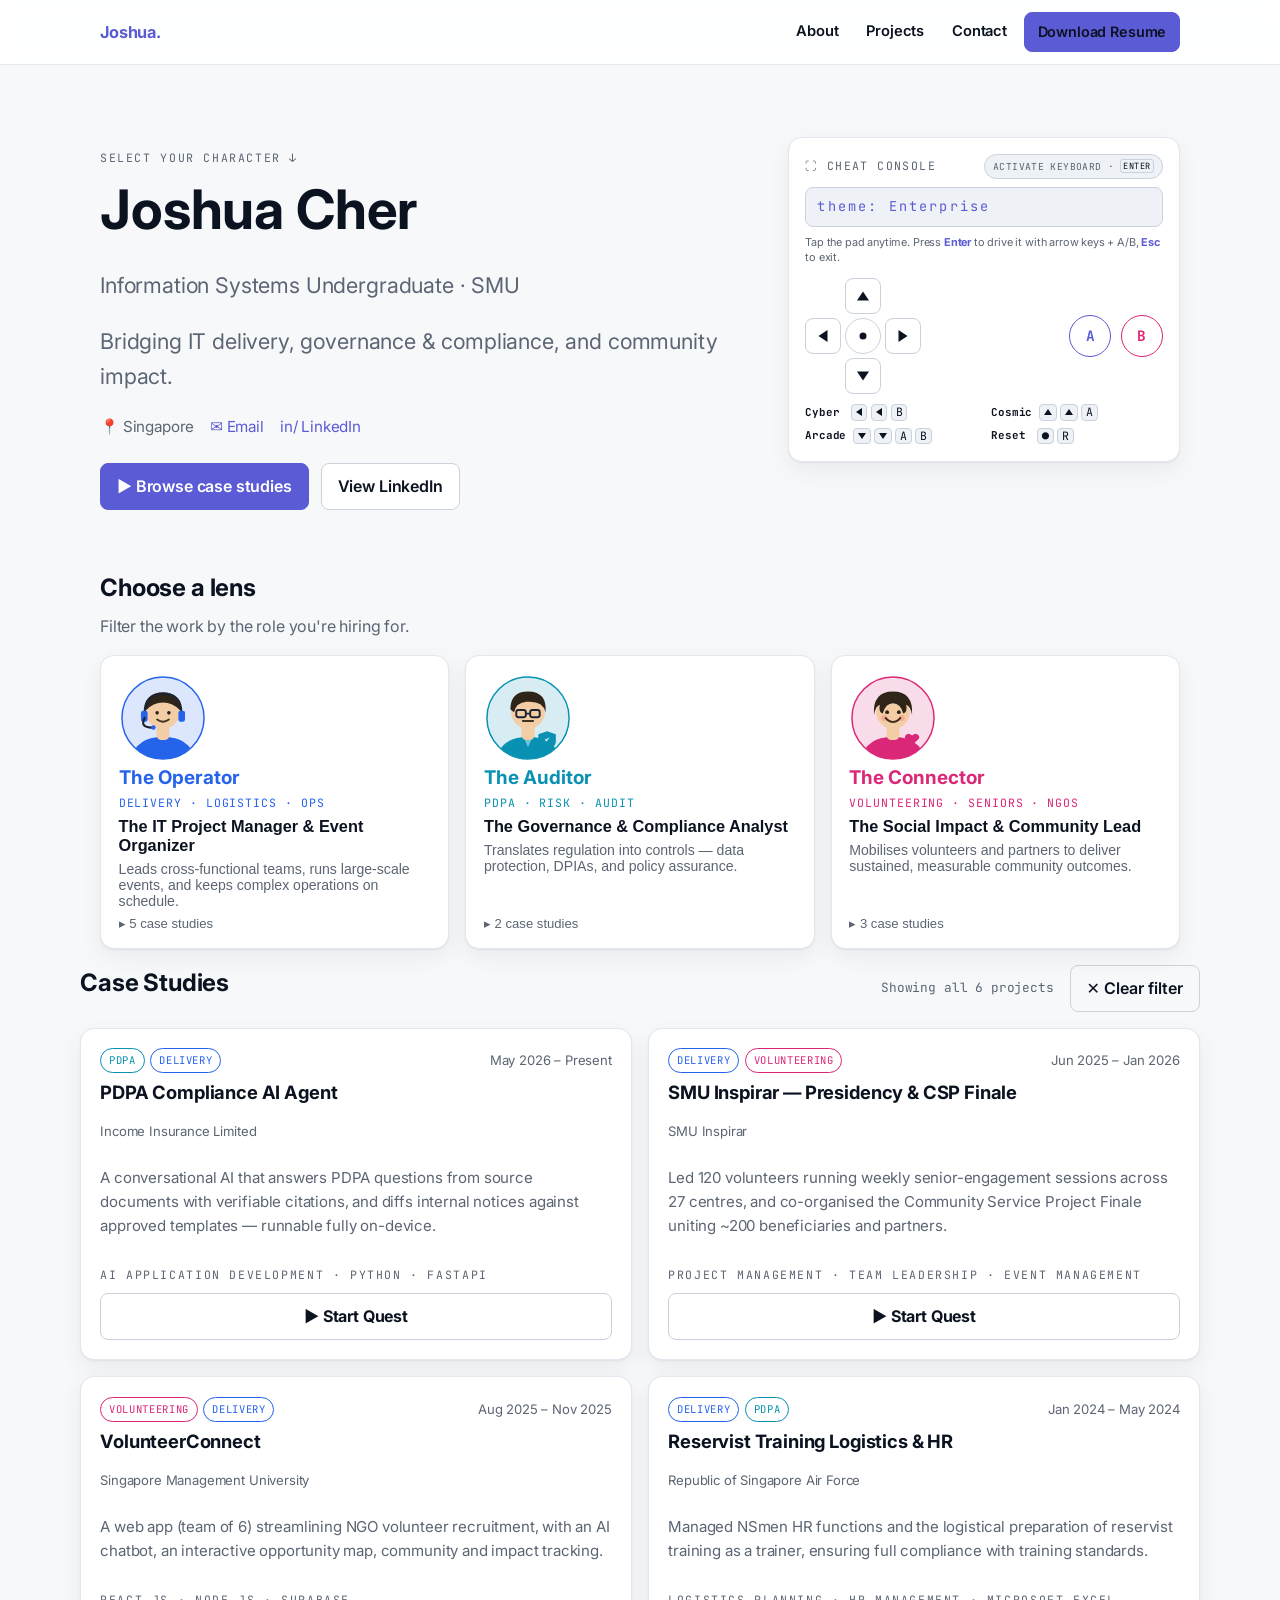
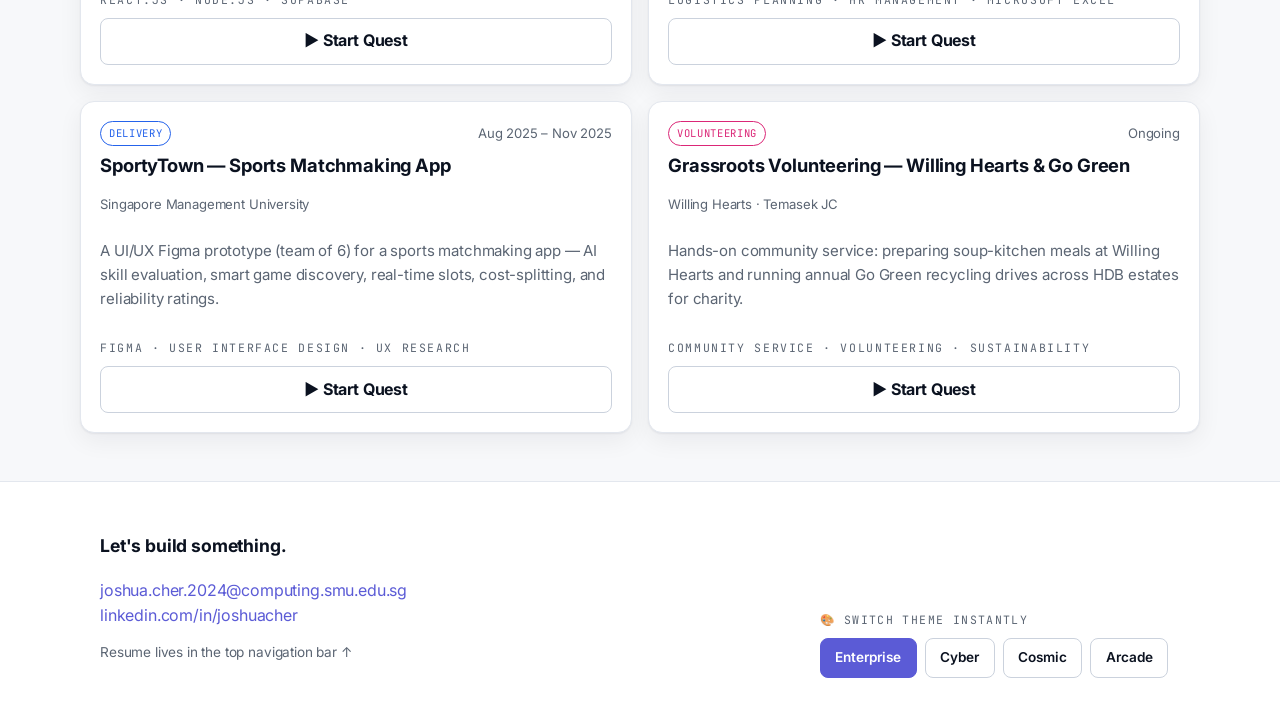
==== index.html @ 15ff34db "enhanced UI, fixed console functionality" ====
<!DOCTYPE html>
<html lang="en" data-theme="default">
<head>
  <meta charset="UTF-8" />
  <meta name="viewport" content="width=device-width, initial-scale=1.0" />
  <title>Joshua Cher — IT · Governance · Community</title>
  <meta name="description" content="Portfolio of Joshua Cher — Information Systems undergraduate bridging IT delivery, governance & compliance, and community impact." />

  <!-- Theme fonts: each maps to a --font-* token in tokens.css -->
  <link rel="preconnect" href="https://fonts.googleapis.com" />
  <link rel="preconnect" href="https://fonts.gstatic.com" crossorigin />
  <link href="https://fonts.googleapis.com/css2?family=Inter:wght@400;500;600;700;800&family=JetBrains+Mono:wght@400;600;700&family=Space+Grotesk:wght@400;500;600;700&family=Orbitron:wght@600;700;800&family=Press+Start+2P&display=swap" rel="stylesheet" />

  <!-- Decoupled layers: tokens (theme) then structure (components) -->
  <link rel="stylesheet" href="css/tokens.css" />
  <link rel="stylesheet" href="css/styles.css" />
</head>
<body>
  <a class="skip-link" href="#projects">Skip to projects</a>

  <!-- ====================================================================
       PINNED HEADER — always available, bypasses interactive layers
       ==================================================================== -->
  <header class="site-header">
    <div class="wrap site-header__inner">
      <a class="brand" id="brand" href="index.html">Joshua<span>.</span></a>
      <nav class="nav" aria-label="Primary">
        <a href="#about">About</a>
        <a href="#projects">Projects</a>
        <a href="#contact">Contact</a>
        <a class="btn btn--primary" data-resume href="#" download>Download Resume</a>
      </nav>
    </div>
  </header>

  <main>
    <!-- ==================================================================
         HERO — immediate value: name, role, location, resume CTA (<3s)
         ================================================================== -->
    <section class="hero" id="about">
      <div class="wrap hero__inner">
        <!-- Intro: name / role / location / CTA (immediate value) -->
        <div class="hero__intro">
          <p class="eyebrow">Select your character ↓</p>
          <h1 id="hero-name">Joshua Cher</h1>
          <p class="hero__role" id="hero-role">Information Systems Undergraduate · SMU</p>
          <p class="hero__role" id="hero-tagline" style="max-width:54ch"></p>
          <div class="hero__meta">
            <span id="hero-location">📍 Singapore</span>
            <a id="hero-email" href="#">✉ Email</a>
            <a data-linkedin href="#" target="_blank" rel="noopener">in/ LinkedIn</a>
          </div>
          <div class="hero__cta">
            <a class="btn btn--primary" href="#projects">▶ Browse case studies</a>
            <a class="btn" data-linkedin href="#" target="_blank" rel="noopener">View LinkedIn</a>
          </div>
        </div>

        <!-- ==============================================================
             CHEAT CONSOLE — Concept 3. Sits beside the intro. Keyboard is
             LIVE from load (arrow keys + A/B work anywhere); tapping the pad
             also works. Center ● resets. Combos are printed below.
             ============================================================== -->
        <aside class="hero__console">
          <div class="cheat" aria-label="Cheat-code theme console">
            <div class="cheat__bar">
              <span class="cheat__title">⛶ Cheat Console</span>
              <button class="cheat__power" type="button" aria-pressed="false">Activate keyboard · <kbd>Enter</kbd></button>
            </div>
            <output class="cheat__screen" role="status" aria-live="polite">theme: Enterprise</output>
            <p class="cheat__note">Tap the pad anytime. Press <b>Enter</b> to drive it with arrow keys + A/B, <b>Esc</b> to exit.</p>
            <div class="cheat__pad">
              <div class="dpad">
                <button class="cbtn" type="button" data-key="U" aria-label="Up">▲</button>
                <div class="dpad__mid">
                  <button class="cbtn" type="button" data-key="L" aria-label="Left">◀</button>
                  <button class="cbtn cbtn--center" type="button" data-key="C" aria-label="Reset to default theme (R)" title="Reset theme — key: R">●</button>
                  <button class="cbtn" type="button" data-key="R" aria-label="Right">▶</button>
                </div>
                <button class="cbtn" type="button" data-key="D" aria-label="Down">▼</button>
              </div>
              <div class="abtns">
                <button class="cbtn cbtn--a" type="button" data-key="A" aria-label="A">A</button>
                <button class="cbtn cbtn--b" type="button" data-key="B" aria-label="B">B</button>
              </div>
            </div>
            <ul class="cheat__codes">
              <li><b>Cyber</b><span><kbd data-dir="L" aria-label="left"></kbd><kbd data-dir="L" aria-label="left"></kbd><kbd>B</kbd></span></li>
              <li><b>Cosmic</b><span><kbd data-dir="U" aria-label="up"></kbd><kbd data-dir="U" aria-label="up"></kbd><kbd>A</kbd></span></li>
              <li><b>Arcade</b><span><kbd data-dir="D" aria-label="down"></kbd><kbd data-dir="D" aria-label="down"></kbd><kbd>A</kbd><kbd>B</kbd></span></li>
              <li><b>Reset</b><span><kbd>●</kbd><kbd>R</kbd></span></li>
            </ul>
          </div>
        </aside>
      </div>
    </section>

    <!-- ==================================================================
         CONCEPT 1 — "Select Your Character" persona dashboard
         Cards are rendered + wired by js/home.js
         ================================================================== -->
    <section class="wrap" aria-labelledby="dash-title">
      <div class="dash__head">
        <div>
          <h2 id="dash-title">Choose a lens</h2>
          <p class="muted" style="margin:.2rem 0 0">Filter the work by the role you're hiring for.</p>
        </div>
      </div>
      <div class="persona-grid" id="persona-grid" role="group" aria-label="Persona filters"><!-- injected --></div>
    </section>

    <!-- ==================================================================
         PROJECT FEED — filter target of Concept 1
         ================================================================== -->
    <section class="feed wrap" id="projects" aria-labelledby="feed-title">
      <div class="feed__head">
        <h2 id="feed-title">Case Studies</h2>
        <div style="display:flex;align-items:center;gap:1rem">
          <span class="feed__status" id="feed-status" aria-live="polite"></span>
          <button class="btn btn--ghost" id="clear-filter" hidden>✕ Clear filter</button>
        </div>
      </div>
      <div class="project-grid" id="project-grid"><!-- injected --></div>
    </section>
  </main>

  <!-- ====================================================================
       FOOTER + CHEAT-CODE TERMINAL — Concept 3 discovery mechanism
       ==================================================================== -->
  <footer class="site-footer" id="contact">
    <div class="wrap footer-grid">
      <div>
        <p class="brand" style="font-size:1.1rem">Let's build something.</p>
        <p class="muted" style="margin:.3rem 0">
          <a id="footer-email" href="mailto:joshua.cher.2024@computing.smu.edu.sg">joshua.cher.2024@computing.smu.edu.sg</a><br>
          <a data-linkedin href="#" target="_blank" rel="noopener">linkedin.com/in/joshuacher</a>
        </p>
        <p class="muted" style="font-size:.85rem">Resume lives in the top navigation bar ↑</p>
      </div>

      <!-- ================================================================
           INSTANT THEME SWITCH — one click = one theme (no combo needed).
           The full cheat-code console lives up in the hero.
           ================================================================ -->
      <div class="theme-quick-wrap">
        <p class="cheat__title">🎨 Switch theme instantly</p>
        <div class="theme-quick" role="group" aria-label="Switch theme">
          <button type="button" data-theme-pill="default" aria-pressed="true">Enterprise</button>
          <button type="button" data-theme-pill="cyber">Cyber</button>
          <button type="button" data-theme-pill="cosmic">Cosmic</button>
          <button type="button" data-theme-pill="arcade">Arcade</button>
        </div>
      </div>
    </div>
  </footer>

  <!-- Load order: data → avatars → store → theme → page controller -->
  <script src="js/data.js"></script>
  <script src="js/avatars.js"></script>
  <script src="js/store.js"></script>
  <script src="js/theme.js"></script>
  <script src="js/home.js"></script>
</body>
</html>
---- css/tokens.css ----
/* ============================================================================
   tokens.css  —  THEME LAYER (decoupled from structure & logic)
   ----------------------------------------------------------------------------
   Every visual decision lives here as a CSS custom property. Switching themes
   only swaps these tokens via the `data-theme` attribute on <html>; the HTML
   structure and layout in styles.css never change.

   To add a 5th theme: copy a block below, change the [data-theme="..."] key,
   re-map the tokens, and register the code in js/theme.js THEME_CODES.
   ========================================================================== */

:root {
  /* ---- Structural tokens shared by all themes (rarely change) ---- */
  --maxw: 1120px;
  --radius: 14px;
  --radius-sm: 8px;
  --space: 1rem;
  --header-h: 64px;
  --transition: 240ms cubic-bezier(.2, .7, .3, 1);

  /* The token CONTRACT. Defaults below = Theme 1 "Enterprise Corporate".
     Each theme overrides the same names so components stay theme-blind. */

  /* Surfaces */
  --bg:            #f7f8fa;
  --bg-elev:       #ffffff;
  --bg-sunken:     #eef1f5;
  --grid:          transparent;          /* optional background pattern */

  /* Text */
  --text:          #0b1220;
  --text-muted:    #5b6573;
  --text-invert:   #ffffff;

  /* Brand / accent */
  --accent:        #5b5bd6;              /* primary action */
  --accent-2:      #0ea5e9;
  --accent-contrast:#ffffff;             /* text on accent */
  --glow:          0 0 0 0 transparent;  /* themed glow, used on focus/active */

  /* Lines & elevation */
  --border:        #e3e7ee;
  --border-strong: #cbd2dd;
  --border-w:      1px;
  --shadow:        0 1px 2px rgba(16,24,40,.06), 0 8px 24px rgba(16,24,40,.06);
  --shadow-lg:     0 12px 40px rgba(16,24,40,.14);

  /* Typography */
  --font-body:     "Inter", system-ui, -apple-system, "Segoe UI", sans-serif;
  --font-display:  "Inter", system-ui, sans-serif;
  --font-mono:     "JetBrains Mono", ui-monospace, "SFMono-Regular", monospace;
  --tracking:      -0.01em;
  --weight-display: 700;
  --case:          none;                 /* text-transform for headings */

  /* Persona accent fallbacks (overridable per theme) */
  --p-pm:        #2563eb;
  --p-gov:       #0891b2;
  --p-social:    #db2777;

  color-scheme: light;
}

/* ============================================================================
   THEME 2 — /cyber · /matrix  →  "Cyberpunk Terminal"
   ========================================================================== */
[data-theme="cyber"] {
  --bg:            #04070a;
  --bg-elev:       #0a1014;
  --bg-sunken:     #060b0e;
  --grid:          radial-gradient(rgba(0,255,140,.06) 1px, transparent 1px);

  --text:          #c9ffd6;
  --text-muted:    #4f9e6a;
  --text-invert:   #04070a;

  --accent:        #00ff85;
  --accent-2:      #14e0c4;
  --accent-contrast:#04130a;
  --glow:          0 0 18px rgba(0,255,133,.55);

  --border:        #103823;
  --border-strong: #1f6b42;
  --border-w:      1px;
  --shadow:        0 0 0 1px rgba(0,255,133,.08), 0 0 24px rgba(0,255,133,.06);
  --shadow-lg:     0 0 0 1px rgba(0,255,133,.18), 0 0 42px rgba(0,255,133,.18);

  --font-body:     "JetBrains Mono", ui-monospace, monospace;
  --font-display:  "JetBrains Mono", ui-monospace, monospace;
  --tracking:      0.02em;
  --weight-display: 700;
  --case:          uppercase;

  /* Sharp, terminal-hard corners */
  --radius:        2px;
  --radius-sm:     2px;

  --p-pm:        #00ff85;
  --p-gov:       #14e0c4;
  --p-social:    #aaff00;

  color-scheme: dark;
}

/* ============================================================================
   THEME 3 — /cosmic · /space  →  "Outer Space Constellation"
   ========================================================================== */
[data-theme="cosmic"] {
  --bg:            #0a0518;
  --bg-elev:       #160c33;
  --bg-sunken:     #0e0726;
  --grid:          transparent;

  --text:          #efe9ff;
  --text-muted:    #a99ed8;
  --text-invert:   #0a0518;

  --accent:        #b06bff;
  --accent-2:      #ff5fb0;
  --accent-contrast:#140428;
  --glow:          0 0 24px rgba(176,107,255,.55);

  --border:        #3a2a72;
  --border-strong: #5b46a8;
  --border-w:      1px;
  --shadow:        0 8px 30px rgba(80,40,160,.35);
  --shadow-lg:     0 14px 50px rgba(120,60,220,.45);

  --font-body:     "Space Grotesk", system-ui, sans-serif;
  --font-display:  "Orbitron", "Space Grotesk", sans-serif;
  --tracking:      0.04em;
  --weight-display: 700;
  --case:          none;

  /* Soft, orbital, rounded corners */
  --radius:        22px;
  --radius-sm:     14px;

  --p-pm:        #7c8cff;
  --p-gov:       #4fe3ff;
  --p-social:    #ff5fb0;

  color-scheme: dark;
}

/* ============================================================================
   THEME 4 — /arcade · /8bit  →  "Retro Arcade"
   ========================================================================== */
[data-theme="arcade"] {
  --bg:            #ffd23f;
  --bg-elev:       #fff8e7;
  --bg-sunken:     #ffe79a;
  --grid:          transparent;

  --text:          #14110a;
  --text-muted:    #5a3e12;
  --text-invert:   #fff8e7;

  --accent:        #ff2e63;
  --accent-2:      #2d6cdf;
  --accent-contrast:#ffffff;
  --glow:          4px 4px 0 #14110a;

  --border:        #14110a;
  --border-strong: #14110a;
  --border-w:      3px;
  --shadow:        4px 4px 0 #14110a;
  --shadow-lg:     7px 7px 0 #14110a;

  --font-body:     "Space Grotesk", system-ui, sans-serif;
  --font-display:  "Press Start 2P", system-ui, sans-serif;
  --tracking:      0em;
  --weight-display: 400;        /* pixel font is heavy already */
  --case:          uppercase;

  /* Chunky, blocky cartoon corners */
  --radius:        6px;
  --radius-sm:     4px;

  --p-pm:        #2d6cdf;
  --p-gov:       #00a878;
  --p-social:    #ff2e63;

  color-scheme: light;
}

/* Respect reduced-motion globally */
@media (prefers-reduced-motion: reduce) {
  :root { --transition: 0ms; }
  * { animation-duration: .001ms !important; animation-iteration-count: 1 !important; }
}
---- css/styles.css ----
/* ============================================================================
   styles.css  —  STRUCTURE & COMPONENT LAYER (theme-blind)
   ----------------------------------------------------------------------------
   Nothing here hard-codes a colour, font family, or border width. It only
   consumes tokens from tokens.css via var(). This guarantees the rule from the
   brief: "HTML structure and page layouts remain unchanged when themes toggle;
   only color tokens, fonts, and borders adapt."
   ========================================================================== */

*, *::before, *::after { box-sizing: border-box; }

html { scroll-behavior: smooth; }

body {
  margin: 0;
  font-family: var(--font-body);
  letter-spacing: var(--tracking);
  color: var(--text);
  background-color: var(--bg);
  background-image: var(--grid);
  background-size: 22px 22px;
  line-height: 1.6;
  transition: background-color var(--transition), color var(--transition);
}

h1, h2, h3, h4 {
  font-family: var(--font-display);
  font-weight: var(--weight-display);
  text-transform: var(--case);
  line-height: 1.15;
  margin: 0 0 .5em;
}

a { color: var(--accent); text-decoration: none; }
a:hover { text-decoration: underline; }

.wrap { max-width: var(--maxw); margin-inline: auto; padding-inline: 20px; }

.muted { color: var(--text-muted); }
.eyebrow {
  font-family: var(--font-mono);
  font-size: .72rem; letter-spacing: .14em; text-transform: uppercase;
  color: var(--text-muted);
}

/* ---- Keyboard focus: always visible, themed via --accent ---- */
:where(a, button, input, [tabindex]):focus-visible {
  outline: 2px solid var(--accent);
  outline-offset: 2px;
  border-radius: var(--radius-sm);
}

/* Skip link for keyboard / screen-reader users */
.skip-link {
  position: absolute; left: 12px; top: -48px;
  background: var(--accent); color: var(--accent-contrast);
  padding: 8px 14px; border-radius: var(--radius-sm); z-index: 100;
  transition: top var(--transition);
}
.skip-link:focus { top: 12px; }

/* ============================================================================
   BUTTONS
   ========================================================================== */
.btn {
  display: inline-flex; align-items: center; gap: .5rem;
  font: inherit; font-weight: 600;
  padding: .6rem 1rem;
  border: var(--border-w) solid var(--border-strong);
  border-radius: var(--radius-sm);
  background: var(--bg-elev); color: var(--text);
  cursor: pointer;
  text-transform: var(--case);
  box-shadow: none;
  transition: transform var(--transition), box-shadow var(--transition),
              background var(--transition), color var(--transition);
}
.btn:hover { transform: translateY(-1px); box-shadow: var(--shadow); text-decoration: none; }
.btn:active { transform: translateY(0); }

.btn--primary {
  background: var(--accent); color: var(--accent-contrast);
  border-color: var(--accent);
}
.btn--primary:hover { box-shadow: var(--glow); }

.btn--ghost { background: transparent; }

/* ============================================================================
   HEADER  (pinned, always accessible — bypasses interactive layers)
   ========================================================================== */
.site-header {
  position: sticky; top: 0; z-index: 50;
  background: color-mix(in srgb, var(--bg-elev) 88%, transparent);
  backdrop-filter: blur(10px);
  border-bottom: var(--border-w) solid var(--border);
}
.site-header__inner {
  display: flex; align-items: center; gap: 1rem;
  height: var(--header-h);
}
.brand { font-family: var(--font-display); font-weight: var(--weight-display);
  font-size: 1.02rem; text-transform: var(--case); white-space: nowrap; }
.brand span { color: var(--accent); }

.nav { display: flex; gap: .35rem; margin-left: auto; align-items: center; }
.nav a {
  color: var(--text); padding: .45rem .7rem; border-radius: var(--radius-sm);
  font-weight: 600; font-size: .92rem;
}
.nav a:hover { background: var(--bg-sunken); text-decoration: none; }
.nav .btn { padding: .45rem .8rem; font-size: .9rem; }

/* ============================================================================
   HERO  +  CHARACTER SELECT DASHBOARD  (Core Concept 1)
   ========================================================================== */
.hero { padding: clamp(2rem, 6vw, 4.5rem) 0 1.5rem; }
.hero__inner {
  display: grid; gap: 2.2rem; align-items: start;
  grid-template-columns: minmax(0, 1.5fr) minmax(290px, .9fr);
}
@media (max-width: 900px) { .hero__inner { grid-template-columns: 1fr; } }
.hero h1 { font-size: clamp(2rem, 5.5vw, 3.4rem); }
.hero__role { font-size: clamp(1.05rem, 2.2vw, 1.35rem); color: var(--text-muted); }
.hero__meta { display: flex; flex-wrap: wrap; gap: 1rem; align-items: center;
  margin-top: 1rem; color: var(--text-muted); font-size: .95rem; }
.hero__cta { margin-top: 1.5rem; display: flex; gap: .75rem; flex-wrap: wrap; }

.dash__head { display: flex; align-items: baseline; justify-content: space-between;
  flex-wrap: wrap; gap: .5rem; margin: 2.5rem 0 1rem; }

.persona-grid {
  display: grid; gap: 1rem;
  grid-template-columns: repeat(3, 1fr);
}
@media (max-width: 820px) { .persona-grid { grid-template-columns: 1fr; } }

/* Persona card = the "Select Your Character" tile */
.persona {
  --p: var(--accent);                 /* set per-card inline via --p */
  position: relative; text-align: left;
  display: flex; flex-direction: column; gap: .4rem;
  padding: 1.1rem; cursor: pointer;
  background: var(--bg-elev); color: var(--text);
  border: var(--border-w) solid var(--border);
  border-radius: var(--radius);
  box-shadow: var(--shadow);
  transition: transform var(--transition), box-shadow var(--transition),
              border-color var(--transition);
}
.persona:hover { transform: translateY(-3px); border-color: var(--p); }

/* "Character select" portrait (SVG from avatars.js) */
.persona__portrait { width: 88px; height: 88px; display: block; }
.persona__portrait .av-svg { width: 100%; height: 100%; }
.persona__alias {
  font-family: var(--font-display); font-weight: var(--weight-display);
  font-size: 1.18rem; color: var(--p); text-transform: var(--case);
  line-height: 1.1;
}
.persona__title { font-size: 1.02rem; font-weight: 700; }

/* Avatar SVG parts. Accent pieces inherit the card's --p (so they re-tint per
   persona AND per theme); neutral pieces stay constant. */
.av-svg { overflow: visible; }
.persona .av-frame   { fill: color-mix(in srgb, var(--p) 16%, var(--bg-elev)); stroke: var(--p); stroke-width: 2; }
.persona .av-cloth   { fill: var(--p); }
.persona .av-cloth-2 { fill: color-mix(in srgb, var(--p) 55%, #ffffff); }
.persona .av-badge   { fill: var(--p); }
.av-skin   { fill: #f3cda6; }
.av-hair   { fill: #2f2418; }
.av-eye    { fill: #2a2118; }
.av-cheek  { fill: rgba(255,120,120,.4); }
.av-smile  { fill: none; stroke: #43321f; stroke-width: 2.6; stroke-linecap: round; }
.av-flat   { stroke-width: 2.6; }
.av-gear   { fill: none; stroke: #1d2430; stroke-width: 3; stroke-linecap: round; }
.av-glass  { fill: none; stroke: #1d2430; stroke-width: 2.6; }

.persona__tag { font-family: var(--font-mono); font-size: .72rem;
  color: var(--p); letter-spacing: .08em; text-transform: uppercase; }
.persona__count { margin-top: auto; font-size: .82rem; color: var(--text-muted); }

/* Active "character selected" state — border glow + scale */
.persona[aria-pressed="true"] {
  border-color: var(--p);
  box-shadow: 0 0 0 2px var(--p), var(--glow);
  transform: translateY(-3px) scale(1.015);
}
.persona[aria-pressed="true"]::after {
  content: "▷ ACTIVE"; position: absolute; top: .7rem; right: .8rem;
  font-family: var(--font-mono); font-size: .62rem; letter-spacing: .1em;
  color: var(--p);
}

/* ============================================================================
   PROJECT FEED  (filter target of Core Concept 1)
   ========================================================================== */
.feed { padding: 1rem 0 3rem; }
.feed__head { display:flex; align-items:center; justify-content:space-between;
  gap:1rem; flex-wrap:wrap; margin-bottom: 1rem; }
.feed__status { font-family: var(--font-mono); font-size:.8rem; color: var(--text-muted); }

.project-grid {
  display: grid; gap: 1rem;
  grid-template-columns: repeat(2, 1fr);
}
@media (max-width: 720px) { .project-grid { grid-template-columns: 1fr; } }

.card {
  display: flex; flex-direction: column; gap: .55rem;
  padding: 1.2rem; height: 100%;
  background: var(--bg-elev); color: var(--text);
  border: var(--border-w) solid var(--border);
  border-radius: var(--radius);
  box-shadow: var(--shadow);
  transition: transform var(--transition), box-shadow var(--transition),
              opacity var(--transition), filter var(--transition),
              max-height var(--transition), padding var(--transition),
              margin var(--transition);
}
.card:hover { transform: translateY(-3px); box-shadow: var(--shadow-lg); }
.card__top { display:flex; align-items:center; justify-content:space-between; gap:.5rem; }
.card__org { font-size: .82rem; color: var(--text-muted); }
.card__title { font-size: 1.15rem; }
.card__title a { color: var(--text); }
.card__summary { color: var(--text-muted); font-size: .94rem; flex: 1; }
.card__skills { margin-top: .25rem; }
/* Standardised CTA: full-width, single line, anchored to the card bottom so
   every project card's button lines up regardless of summary length. */
.card__cta {
  margin-top: auto; width: 100%; justify-content: center;
  white-space: nowrap; font-weight: 700;
}

/* Persona tag chips on a card */
.chips { display: flex; flex-wrap: wrap; gap: .35rem; }
.chip {
  font-family: var(--font-mono); font-size: .66rem; letter-spacing: .06em;
  text-transform: uppercase; padding: .2rem .5rem; border-radius: 999px;
  border: 1px solid var(--border-strong); color: var(--text-muted);
}
.chip[data-p="pm"]     { color: var(--p-pm);     border-color: var(--p-pm); }
.chip[data-p="gov"]    { color: var(--p-gov);    border-color: var(--p-gov); }
.chip[data-p="social"] { color: var(--p-social); border-color: var(--p-social); }

/* Filter states: relevant cards lift, irrelevant ones gracefully collapse */
.card.is-match  { order: 0; }
.card.is-dim {
  order: 1; opacity: .32; filter: saturate(.4);
}
.card.is-hidden {
  order: 2; opacity: 0; max-height: 0; padding-block: 0; margin: 0;
  pointer-events: none; overflow: hidden; border-width: 0;
}

/* ============================================================================
   FOOTER + CHEAT-CODE TERMINAL  (Core Concept 3 discovery mechanism)
   ========================================================================== */
.site-footer {
  border-top: var(--border-w) solid var(--border);
  background: var(--bg-elev);
  padding: 2rem 0 3rem;
}
.footer-grid { display:flex; gap:1.5rem; flex-wrap:wrap; align-items:flex-end;
  justify-content:space-between; }

/* ---- Cheat console (gamepad) ---- */
.cheat {
  width: 100%;
  padding: 1rem; border-radius: var(--radius);
  background: var(--bg-elev); border: var(--border-w) solid var(--border);
  box-shadow: var(--shadow);
  transition: box-shadow var(--transition), border-color var(--transition);
}
/* Highlight when the console is focused — tells users keys are captured here.
   (Keys also work globally from load; this just confirms direct interaction.) */
.cheat:focus-within { border-color: var(--accent); box-shadow: 0 0 0 2px var(--accent), var(--glow); }

.cheat__bar { display:flex; align-items:center; justify-content:space-between; gap:.5rem; margin-bottom:.5rem; }
.cheat__title { font-family: var(--font-mono); font-size:.72rem; letter-spacing:.12em;
  text-transform: uppercase; color: var(--text-muted); margin: 0; }
/* Activate-keyboard toggle: clearly shows ON/OFF at all times */
.cheat__power {
  display:inline-flex; align-items:center; gap:.35rem; cursor:pointer;
  font-family: var(--font-mono); font-size:.6rem; letter-spacing:.04em;
  text-transform: uppercase; color: var(--text-muted);
  padding:.28rem .5rem; border-radius: 999px;
  background: var(--bg-sunken); border: 1px solid var(--border-strong);
  transition: color var(--transition), border-color var(--transition), background var(--transition);
}
.cheat__power kbd {
  font-family: var(--font-mono); font-size:.9em; padding:0 .3em;
  border:1px solid var(--border-strong); border-radius:3px; color: var(--text);
}
.cheat__power.is-on {
  color: var(--accent-contrast); background: var(--accent); border-color: var(--accent);
  box-shadow: var(--glow);
}
.cheat__dot { width:7px; height:7px; border-radius:50%; background: currentColor;
  animation: live-pulse 1.2s ease-in-out infinite; }
@keyframes live-pulse { 0%,100% { opacity:.4; } 50% { opacity:1; } }

/* Armed console gets a strong highlight so users know keys are captured here */
.cheat.is-armed { border-color: var(--accent); box-shadow: 0 0 0 2px var(--accent), var(--glow); }

.cheat__note { margin:.5rem 0 0; font-size:.68rem; color: var(--text-muted); line-height:1.4; }
.cheat__note b { color: var(--accent); }

/* Floating "keyboard active" badge — always visible while armed, anywhere on page */
.cheat-hud {
  position: fixed; left: 50%; bottom: 18px; transform: translateX(-50%);
  z-index: 90; pointer-events: none;
  font-family: var(--font-mono); font-size: .74rem; letter-spacing: .03em;
  color: var(--accent-contrast); background: var(--accent);
  border: var(--border-w) solid var(--accent);
  padding: .5rem .9rem; border-radius: 999px; box-shadow: var(--shadow-lg), var(--glow);
  animation: hud-in .25s ease;
}
.cheat-hud[hidden] { display: none; }
.cheat-hud b { text-transform: uppercase; }
.cheat-hud kbd {
  font-family: var(--font-mono); padding: 0 .35em; border-radius: 4px;
  background: color-mix(in srgb, var(--accent-contrast) 20%, transparent);
  border: 1px solid color-mix(in srgb, var(--accent-contrast) 40%, transparent);
}
@keyframes hud-in { from { opacity: 0; transform: translate(-50%, 8px); } to { opacity: 1; transform: translate(-50%, 0); } }
.cheat__screen {
  display:flex; align-items:center; min-height: 2.2em;
  font-family: var(--font-mono); font-size:.85rem; letter-spacing:.16em;
  color: var(--accent); padding: .5rem .7rem;
  background: var(--bg-sunken);
  border: var(--border-w) solid var(--border-strong);
  border-radius: var(--radius-sm);
}
.cheat__screen.flash { animation: cheat-flash .45s ease; }
@keyframes cheat-flash {
  0%,100% { background: var(--bg-sunken); }
  35% { background: color-mix(in srgb, var(--accent) 32%, var(--bg-sunken)); box-shadow: var(--glow); }
}

.cheat__pad { display:flex; align-items:center; justify-content:space-between;
  gap: 1rem; margin: .8rem 0 .6rem; }
.dpad { display:grid; justify-items:center; gap: 4px; }
.dpad__mid { display:flex; align-items:center; gap: 4px; }
.abtns { display:flex; gap:.6rem; }

.cbtn {
  position: relative;
  width: 36px; height: 36px; display:grid; place-items:center;
  font-family: var(--font-mono); font-weight: 700; font-size: .9rem;
  color: var(--text); background: var(--bg-elev); cursor: pointer;
  border: var(--border-w) solid var(--border-strong);
  border-radius: var(--radius-sm);
  transition: transform .08s ease, background .15s, box-shadow .15s, color .15s;
}
.cbtn:hover { background: var(--bg-sunken); }
.cbtn:active, .cbtn.is-press {
  transform: translateY(2px) scale(.92);
  background: var(--accent); color: var(--accent-contrast); box-shadow: var(--glow);
}
.cbtn--center { border-radius: 50%; }
.cbtn--a, .cbtn--b { width: 42px; height: 42px; border-radius: 50%; }

/* Directional buttons use CSS triangles (not unicode glyphs) so all four are
   pixel-identical regardless of font. The glyph text stays for a11y but hidden. */
.cbtn[data-key="U"], .cbtn[data-key="D"],
.cbtn[data-key="L"], .cbtn[data-key="R"], .cbtn--center { font-size: 0; }
/* All pad shapes are absolutely centered so nothing rides high or low */
.cbtn[data-key="U"]::before, .cbtn[data-key="D"]::before,
.cbtn[data-key="L"]::before, .cbtn[data-key="R"]::before,
.cbtn--center::before {
  content: ""; display: block; width: 0; height: 0;
  position: absolute; top: 50%; left: 50%; transform: translate(-50%, -50%);
}
/* center button = a real CSS dot (perfectly centered, not a low glyph) */
.cbtn--center::before { width: 7px; height: 7px; border-radius: 50%; background: currentColor; }
.cheat--compact .cbtn--center::before { width: 6px; height: 6px; }
.cbtn[data-key="U"]::before { border-left: 6px solid transparent; border-right: 6px solid transparent; border-bottom: 9px solid currentColor; }
.cbtn[data-key="D"]::before { border-left: 6px solid transparent; border-right: 6px solid transparent; border-top: 9px solid currentColor; }
.cbtn[data-key="L"]::before { border-top: 6px solid transparent; border-bottom: 6px solid transparent; border-right: 9px solid currentColor; }
.cbtn[data-key="R"]::before { border-top: 6px solid transparent; border-bottom: 6px solid transparent; border-left: 9px solid currentColor; }
/* slightly smaller triangles on the compact (case-page) console */
.cheat--compact .cbtn[data-key="U"]::before, .cheat--compact .cbtn[data-key="D"]::before { border-left-width: 5px; border-right-width: 5px; }
.cheat--compact .cbtn[data-key="U"]::before { border-bottom-width: 8px; }
.cheat--compact .cbtn[data-key="D"]::before { border-top-width: 8px; }
.cheat--compact .cbtn[data-key="L"]::before, .cheat--compact .cbtn[data-key="R"]::before { border-top-width: 5px; border-bottom-width: 5px; }
.cheat--compact .cbtn[data-key="L"]::before { border-right-width: 8px; }
.cheat--compact .cbtn[data-key="R"]::before { border-left-width: 8px; }
.cbtn--a { color: var(--accent);    border-color: var(--accent); }
.cbtn--b { color: var(--p-social);  border-color: var(--p-social); }

.cheat__codes { list-style:none; margin:.2rem 0 0; padding:0;
  display:grid; grid-template-columns: 1fr 1fr; gap:.4rem .9rem;
  font-family: var(--font-mono); font-size:.68rem; color: var(--text-muted); }
.cheat__codes li { display:flex; align-items:center; gap:.4rem; }
.cheat__codes b { color: var(--text); min-width: 3.6em; }
/* Uniform keycaps. Single glyphs stay square; multi-char keys (e.g. Esc) grow. */
.cheat__codes kbd {
  display:inline-grid; place-items:center;
  min-width: 1.45em; height: 1.45em; padding: 0 .35em;
  font-size: .72rem; line-height: 1;
  font-family: var(--font-mono); color: var(--text);
  background: var(--bg-sunken); border: 1px solid var(--border-strong);
  border-radius: 4px;
}
.cheat__codes span { display:inline-flex; gap:.2rem; }
/* Arrow keycaps in the instructions use the SAME CSS triangles as the pad,
   centered in the cap — so glyph size/baseline differences can't creep in. */
.cheat__codes kbd[data-dir]::before { content:""; display:block; width:0; height:0; }
.cheat__codes kbd[data-dir="U"]::before { border-left:4px solid transparent; border-right:4px solid transparent; border-bottom:6px solid currentColor; }
.cheat__codes kbd[data-dir="D"]::before { border-left:4px solid transparent; border-right:4px solid transparent; border-top:6px solid currentColor; }
.cheat__codes kbd[data-dir="L"]::before { border-top:4px solid transparent; border-bottom:4px solid transparent; border-right:6px solid currentColor; }
.cheat__codes kbd[data-dir="R"]::before { border-top:4px solid transparent; border-bottom:4px solid transparent; border-left:6px solid currentColor; }

/* ---- Instant theme switch (footer, every page) ---- */
.theme-quick-wrap { width: min(360px, 100%); }
.theme-quick { display:flex; flex-wrap:wrap; gap:.5rem; margin-top:.55rem; }
.theme-quick button {
  font: inherit; font-weight: 600; font-size:.85rem; cursor: pointer;
  padding: .5rem .9rem; color: var(--text);
  background: var(--bg-elev); border: var(--border-w) solid var(--border-strong);
  border-radius: var(--radius-sm); text-transform: var(--case);
  transition: transform var(--transition), box-shadow var(--transition),
              background var(--transition), color var(--transition);
}
.theme-quick button:hover { transform: translateY(-1px); box-shadow: var(--shadow); }
.theme-quick button[aria-pressed="true"] {
  background: var(--accent); color: var(--accent-contrast);
  border-color: var(--accent); box-shadow: var(--glow);
}

/* ============================================================================
   PROJECT DETAIL  +  READING QUEST  (Core Concept 2)
   ========================================================================== */
.quest-layout {
  display: grid; gap: 2rem;
  grid-template-columns: 260px 1fr;
  align-items: start;
  padding: 2rem 0 4rem;
}
@media (max-width: 900px) { .quest-layout { grid-template-columns: 1fr; } }

/* Fixed sidebar tracker */
.quest {
  position: sticky; top: calc(var(--header-h) + 18px);
  padding: 1.1rem; border-radius: var(--radius);
  background: var(--bg-elev); border: var(--border-w) solid var(--border);
  box-shadow: var(--shadow);
}
@media (max-width: 900px) { .quest { position: static; } }

.quest__title { font-size: .8rem; font-family: var(--font-mono);
  letter-spacing:.1em; text-transform: uppercase; color: var(--text-muted); }
.quest__bar { height: 8px; border-radius: 999px; background: var(--bg-sunken);
  overflow: hidden; margin: .6rem 0 1rem; border: 1px solid var(--border); }
.quest__fill { height: 100%; width: 0%; background: var(--accent);
  box-shadow: var(--glow); transition: width 180ms linear; }
.quest__pct { font-family: var(--font-mono); font-size:.74rem; color: var(--text-muted); }

.quest ol { list-style:none; margin: .75rem 0 0; padding: 0;
  display:flex; flex-direction:column; gap:.2rem; }
.quest__node {
  display:flex; gap:.6rem; align-items:flex-start;
  padding:.5rem .4rem; border-radius: var(--radius-sm);
  color: var(--text-muted); cursor: pointer; width:100%; text-align:left;
  background:transparent; border:none; font: inherit;
  transition: background var(--transition), color var(--transition);
}
.quest__node:hover { background: var(--bg-sunken); }
.quest__dot {
  flex: 0 0 auto; width: 20px; height: 20px; border-radius: 50%;
  border: 2px solid var(--border-strong); display:grid; place-items:center;
  font-size: .7rem; margin-top: 2px;
  transition: transform var(--transition), background var(--transition),
              border-color var(--transition);
}
.quest__node[data-done="true"] { color: var(--text); }
.quest__node[data-done="true"] .quest__dot {
  background: var(--accent); border-color: var(--accent); color: var(--accent-contrast);
  transform: scale(1.12);
}
.quest__node[data-current="true"] { background: var(--bg-sunken); color: var(--text); }
.quest__phase { font-size:.7rem; font-family:var(--font-mono); color: var(--text-muted);
  text-transform: uppercase; letter-spacing:.06em; }
.quest__label { font-weight:600; font-size:.9rem; line-height:1.25; }

.quest__pdf { margin-top: 1rem; width:100%; justify-content:center;
  opacity:.5; pointer-events:none; transition: opacity var(--transition); }
.quest__pdf.is-unlocked { opacity:1; pointer-events:auto; box-shadow: var(--glow); }

/* Case-study article */
.case h1 { font-size: clamp(1.7rem, 4vw, 2.6rem); }
.case__lede { font-size: 1.1rem; color: var(--text-muted); margin-bottom: 2rem; }
.phase {
  scroll-margin-top: calc(var(--header-h) + 20px);
  padding: 1.5rem 0; border-top: var(--border-w) solid var(--border);
}
.phase:first-of-type { border-top: none; }
.phase__tag { font-family: var(--font-mono); font-size:.72rem; letter-spacing:.1em;
  text-transform: uppercase; color: var(--accent); }
.phase h2 { font-size: clamp(1.3rem, 3vw, 1.8rem); margin-top:.2rem; }
.phase p { color: var(--text); }
.phase ul { color: var(--text); padding-left: 1.1rem; }
.metric-grid { display:grid; grid-template-columns: repeat(auto-fit,minmax(140px,1fr));
  gap:.8rem; margin-top:1rem; }
.metric { padding:1rem; border:var(--border-w) solid var(--border);
  border-radius: var(--radius); background: var(--bg-sunken); }
.metric b { display:block; font-family:var(--font-display); font-size:1.6rem; color: var(--accent); }
.metric span { font-size:.82rem; color: var(--text-muted); }

/* ---- Confetti / completion stamp (celebration) ---- */
.celebrate {
  position: fixed; inset: 0; pointer-events: none; z-index: 80;
  display:grid; place-items:center;
}
.stamp {
  font-family: var(--font-display); text-transform: uppercase;
  border: 4px double var(--accent); color: var(--accent);
  padding: .6rem 1.4rem; border-radius: 10px; transform: rotate(-12deg) scale(0);
  background: color-mix(in srgb, var(--bg-elev) 80%, transparent);
  letter-spacing: .08em; font-weight: 800;
}
.celebrate.show .stamp { animation: stamp-in 700ms cubic-bezier(.2,1.4,.3,1) forwards; }
@keyframes stamp-in {
  0% { transform: rotate(-12deg) scale(2.4); opacity:0; }
  60%{ transform: rotate(-12deg) scale(.92); opacity:1; }
  100%{ transform: rotate(-12deg) scale(1); opacity:1; }
}
.confetti { position:absolute; width:9px; height:14px; top:-20px;
  will-change: transform, opacity; }
.celebrate.show .confetti { animation: fall 2.4s ease-in forwards; }
@keyframes fall {
  0% { transform: translateY(-10vh) rotate(0); opacity:1; }
  100%{ transform: translateY(110vh) rotate(720deg); opacity:0; }
}

/* Visually-hidden utility for screen readers */
.sr-only {
  position:absolute; width:1px; height:1px; padding:0; margin:-1px;
  overflow:hidden; clip:rect(0,0,0,0); white-space:nowrap; border:0;
}

.section-title { margin: 2.5rem 0 1rem; font-size: 1.4rem; }
.back-link { display:inline-flex; gap:.4rem; align-items:center;
  font-family: var(--font-mono); font-size:.85rem; }

/* Case-study topbar: back-link left, compact console right */
.case-topbar { display:flex; align-items:flex-start; justify-content:space-between;
  gap:1rem; flex-wrap:wrap; margin: 1.25rem 0 .5rem; }
.cheat--compact { width: min(300px, 100%); padding: .7rem; }
.cheat--compact .cheat__screen { min-height: 1.9em; font-size:.78rem; padding:.35rem .55rem; }
.cheat--compact .cheat__pad { margin:.5rem 0 .4rem; }
.cheat--compact .cbtn { width: 30px; height: 30px; font-size:.78rem; }
.cheat--compact .cbtn--a, .cheat--compact .cbtn--b { width: 34px; height: 34px; }
.cheat--compact .cheat__codes { font-size:.62rem; gap:.25rem .6rem; }
.cheat--compact .cheat__codes b { min-width: 3.2em; }
@media (max-width: 560px) { .cheat--compact { width: 100%; } }

/* ============================================================================
   THEME-SPECIFIC FLOURISHES
   ----------------------------------------------------------------------------
   These are purely decorative atmosphere layers that give each theme its own
   *feel* — not just its own colour. Structure/markup is untouched; everything
   here is gated behind a [data-theme] selector and uses tokens where possible.
   ========================================================================== */

/* ---- THEME 2 · CYBER — terminal grid + CRT scanlines + blinking cursor ---- */
[data-theme="cyber"] body {
  background-color: var(--bg);
  background-image:
    linear-gradient(rgba(0,255,133,.05) 1px, transparent 1px),
    linear-gradient(90deg, rgba(0,255,133,.05) 1px, transparent 1px);
  background-size: 26px 26px;
}
[data-theme="cyber"] body::after {           /* scanlines overlay */
  content: ""; position: fixed; inset: 0; z-index: 60; pointer-events: none;
  background: repeating-linear-gradient(0deg,
    rgba(0,255,133,.045) 0 1px, transparent 1px 3px);
  mix-blend-mode: screen;
}
[data-theme="cyber"] .brand::after {
  content: "_"; color: var(--accent); animation: term-blink 1s steps(1) infinite;
}
@keyframes term-blink { 50% { opacity: 0; } }
[data-theme="cyber"] .card,
[data-theme="cyber"] .persona,
[data-theme="cyber"] .quest { clip-path: polygon(0 0, calc(100% - 12px) 0, 100% 12px, 100% 100%, 12px 100%, 0 calc(100% - 12px)); }
[data-theme="cyber"] .eyebrow::before { content: "> "; }

/* ---- THEME 3 · COSMIC — deep purple nebula + dense starfield ----
   Three stacked layers, all fixed so the sky stays put while content scrolls:
     body background  = deep base gradient            (backmost)
     body::before     = soft blurred nebula clouds     (z-index:-2)
     body::after      = dense starfield                (z-index:-1, over nebula)
   Cards/text sit above all of it; cards are frosted so the nebula glows through. */
[data-theme="cosmic"] body {
  /* `cover` kills the 22px tiling from the base body rule (the "square pattern") */
  background-color: #07030f;
  background-image:
    radial-gradient(130% 105% at 65% -10%, #1d0c46 0%, #0c0524 46%, #06020e 100%);
  background-size: cover;
  background-repeat: no-repeat;
  background-attachment: fixed;
}
[data-theme="cosmic"] body::before {           /* nebula clouds + galaxy patches */
  content: ""; position: fixed; inset: -12%; z-index: -2; pointer-events: none;
  background:
    /* big soft clouds */
    radial-gradient(40% 36% at 66% 14%, rgba(160,90,255,.55), transparent 70%),
    radial-gradient(34% 30% at 82% 24%, rgba(255,95,200,.40), transparent 70%),
    radial-gradient(46% 42% at 30% 8%,  rgba(96,64,224,.38), transparent 72%),
    radial-gradient(48% 46% at 12% 90%, rgba(150,74,255,.32), transparent 72%),
    /* smaller, more-defined galaxy patches scattered around */
    radial-gradient(15% 12% at 24% 40%, rgba(190,120,255,.48), transparent 62%),
    radial-gradient(12% 10% at 47% 66%, rgba(255,120,210,.40), transparent 62%),
    radial-gradient(14% 12% at 70% 52%, rgba(150,90,255,.45), transparent 62%),
    radial-gradient(11% 10% at 88% 66%, rgba(205,135,255,.38), transparent 62%),
    radial-gradient(13% 11% at 57% 30%, rgba(255,140,220,.32), transparent 62%),
    radial-gradient(12% 10% at 36% 84%, rgba(170,100,255,.36), transparent 62%),
    radial-gradient(10% 9%  at 8% 56%,  rgba(180,110,255,.34), transparent 62%);
  filter: blur(30px) saturate(1.3);
  animation: nebula-drift 28s ease-in-out infinite alternate;
}
@keyframes nebula-drift {
  from { transform: translate3d(0, 0, 0) scale(1); }
  to   { transform: translate3d(-2.5%, 1.8%, 0) scale(1.07); }
}
[data-theme="cosmic"] body::after {            /* dense starfield */
  content: ""; position: fixed; inset: 0; z-index: -1; pointer-events: none;
  background-repeat: no-repeat;
  background-image:
    radial-gradient(1.6px 1.6px at 3% 9%, #fff, transparent),
    radial-gradient(1px 1px     at 7% 27%, #d9ccff, transparent),
    radial-gradient(1px 1px     at 11% 58%, #fff, transparent),
    radial-gradient(1.4px 1.4px at 15% 13%, #fff, transparent),
    radial-gradient(1px 1px     at 17% 43%, #cdbfff, transparent),
    radial-gradient(1px 1px     at 20% 79%, #fff, transparent),
    radial-gradient(2.2px 2.2px at 23% 33%, #fff, transparent),
    radial-gradient(1px 1px     at 26% 6%, #fff, transparent),
    radial-gradient(1px 1px     at 29% 68%, #e8d9ff, transparent),
    radial-gradient(1.3px 1.3px at 32% 50%, #fff, transparent),
    radial-gradient(1px 1px     at 35% 21%, #fff, transparent),
    radial-gradient(1px 1px     at 37% 88%, #cdbfff, transparent),
    radial-gradient(1.6px 1.6px at 40% 38%, #fff, transparent),
    radial-gradient(1px 1px     at 43% 11%, #fff, transparent),
    radial-gradient(1px 1px     at 46% 63%, #fff, transparent),
    radial-gradient(2px 2px     at 49% 27%, #cfe0ff, transparent),
    radial-gradient(1px 1px     at 52% 82%, #e8d9ff, transparent),
    radial-gradient(1.3px 1.3px at 55% 48%, #fff, transparent),
    radial-gradient(1px 1px     at 57% 16%, #fff, transparent),
    radial-gradient(1px 1px     at 60% 72%, #cdbfff, transparent),
    radial-gradient(1.5px 1.5px at 63% 36%, #fff, transparent),
    radial-gradient(1px 1px     at 66% 7%, #fff, transparent),
    radial-gradient(1px 1px     at 68% 58%, #fff, transparent),
    radial-gradient(2.2px 2.2px at 71% 29%, #fff, transparent),
    radial-gradient(1px 1px     at 74% 85%, #e8d9ff, transparent),
    radial-gradient(1.3px 1.3px at 77% 46%, #fff, transparent),
    radial-gradient(1px 1px     at 79% 14%, #fff, transparent),
    radial-gradient(1px 1px     at 82% 67%, #cdbfff, transparent),
    radial-gradient(1.5px 1.5px at 85% 33%, #fff, transparent),
    radial-gradient(1px 1px     at 87% 90%, #fff, transparent),
    radial-gradient(2px 2px     at 90% 22%, #fff, transparent),
    radial-gradient(1px 1px     at 92% 54%, #e8d9ff, transparent),
    radial-gradient(1px 1px     at 94% 78%, #fff, transparent),
    radial-gradient(1.4px 1.4px at 96% 12%, #fff, transparent),
    radial-gradient(1px 1px     at 98% 42%, #cdbfff, transparent),
    radial-gradient(1px 1px     at 99% 64%, #fff, transparent),
    radial-gradient(1.2px 1.2px at 6% 92%, #fff, transparent),
    radial-gradient(1px 1px     at 13% 96%, #cdbfff, transparent),
    radial-gradient(1.3px 1.3px at 45% 94%, #fff, transparent),
    radial-gradient(1px 1px     at 64% 92%, #fff, transparent),
    radial-gradient(1.2px 1.2px at 83% 96%, #e8d9ff, transparent);
  animation: twinkle 4s ease-in-out infinite;
}
@keyframes twinkle { 0%, 100% { opacity: .7; } 50% { opacity: 1; } }
[data-theme="cosmic"] .site-header { background: rgba(12, 6, 30, .72); }
[data-theme="cosmic"] .site-footer { background: rgba(12, 6, 30, .55); }
[data-theme="cosmic"] h1, [data-theme="cosmic"] h2, [data-theme="cosmic"] .brand {
  letter-spacing: .08em;
}
[data-theme="cosmic"] .hero h1 {
  background: linear-gradient(92deg, var(--accent), var(--accent-2));
  -webkit-background-clip: text; background-clip: text; color: transparent;
}
[data-theme="cosmic"] .card, [data-theme="cosmic"] .persona,
[data-theme="cosmic"] .quest, [data-theme="cosmic"] .metric {
  background: color-mix(in srgb, var(--bg-elev) 78%, transparent);
  backdrop-filter: blur(6px);
}
[data-theme="cosmic"] .card:hover { box-shadow: 0 0 0 1px var(--accent), var(--shadow-lg); }

/* ---- THEME 4 · ARCADE — chunky blocks, hard offset shadow, no blur ---- */
[data-theme="arcade"] .card:hover,
[data-theme="arcade"] .persona:hover { transform: translate(-2px,-2px); box-shadow: var(--shadow-lg); }
[data-theme="arcade"] .hero h1 { text-shadow: 4px 4px 0 var(--accent); }
[data-theme="arcade"] .brand, [data-theme="arcade"] .nav a,
[data-theme="arcade"] .cheat__title, [data-theme="arcade"] .eyebrow { font-size: .8em; }
[data-theme="arcade"] .card__title { font-size: .92rem; line-height: 1.6; }
[data-theme="arcade"] .persona__title { font-size: .7rem; line-height: 1.6; }
[data-theme="arcade"] .phase h2 { font-size: 1rem; line-height: 1.6; }
[data-theme="arcade"] .case h1, [data-theme="arcade"] .hero h1 { font-size: clamp(1.2rem, 3.4vw, 1.9rem); }
[data-theme="arcade"] .btn:active { transform: translate(2px,2px); box-shadow: 2px 2px 0 var(--border); }
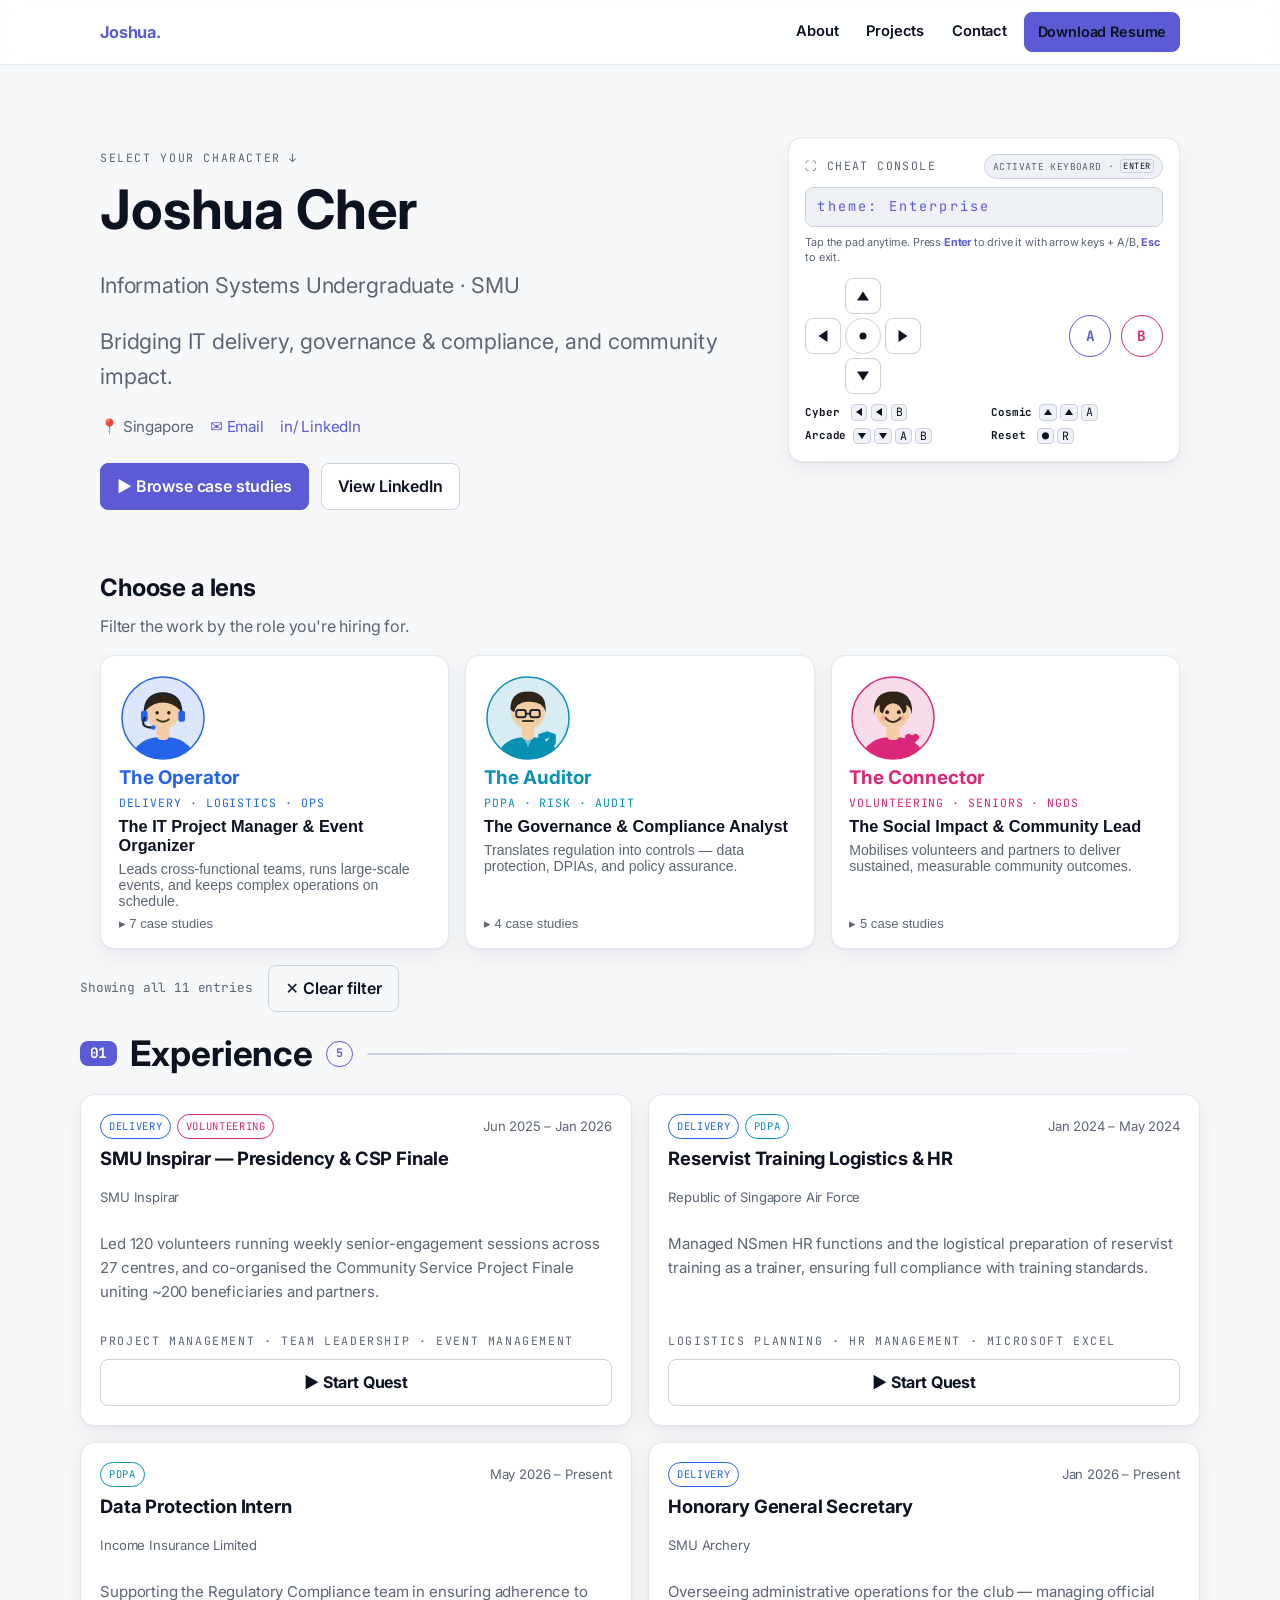
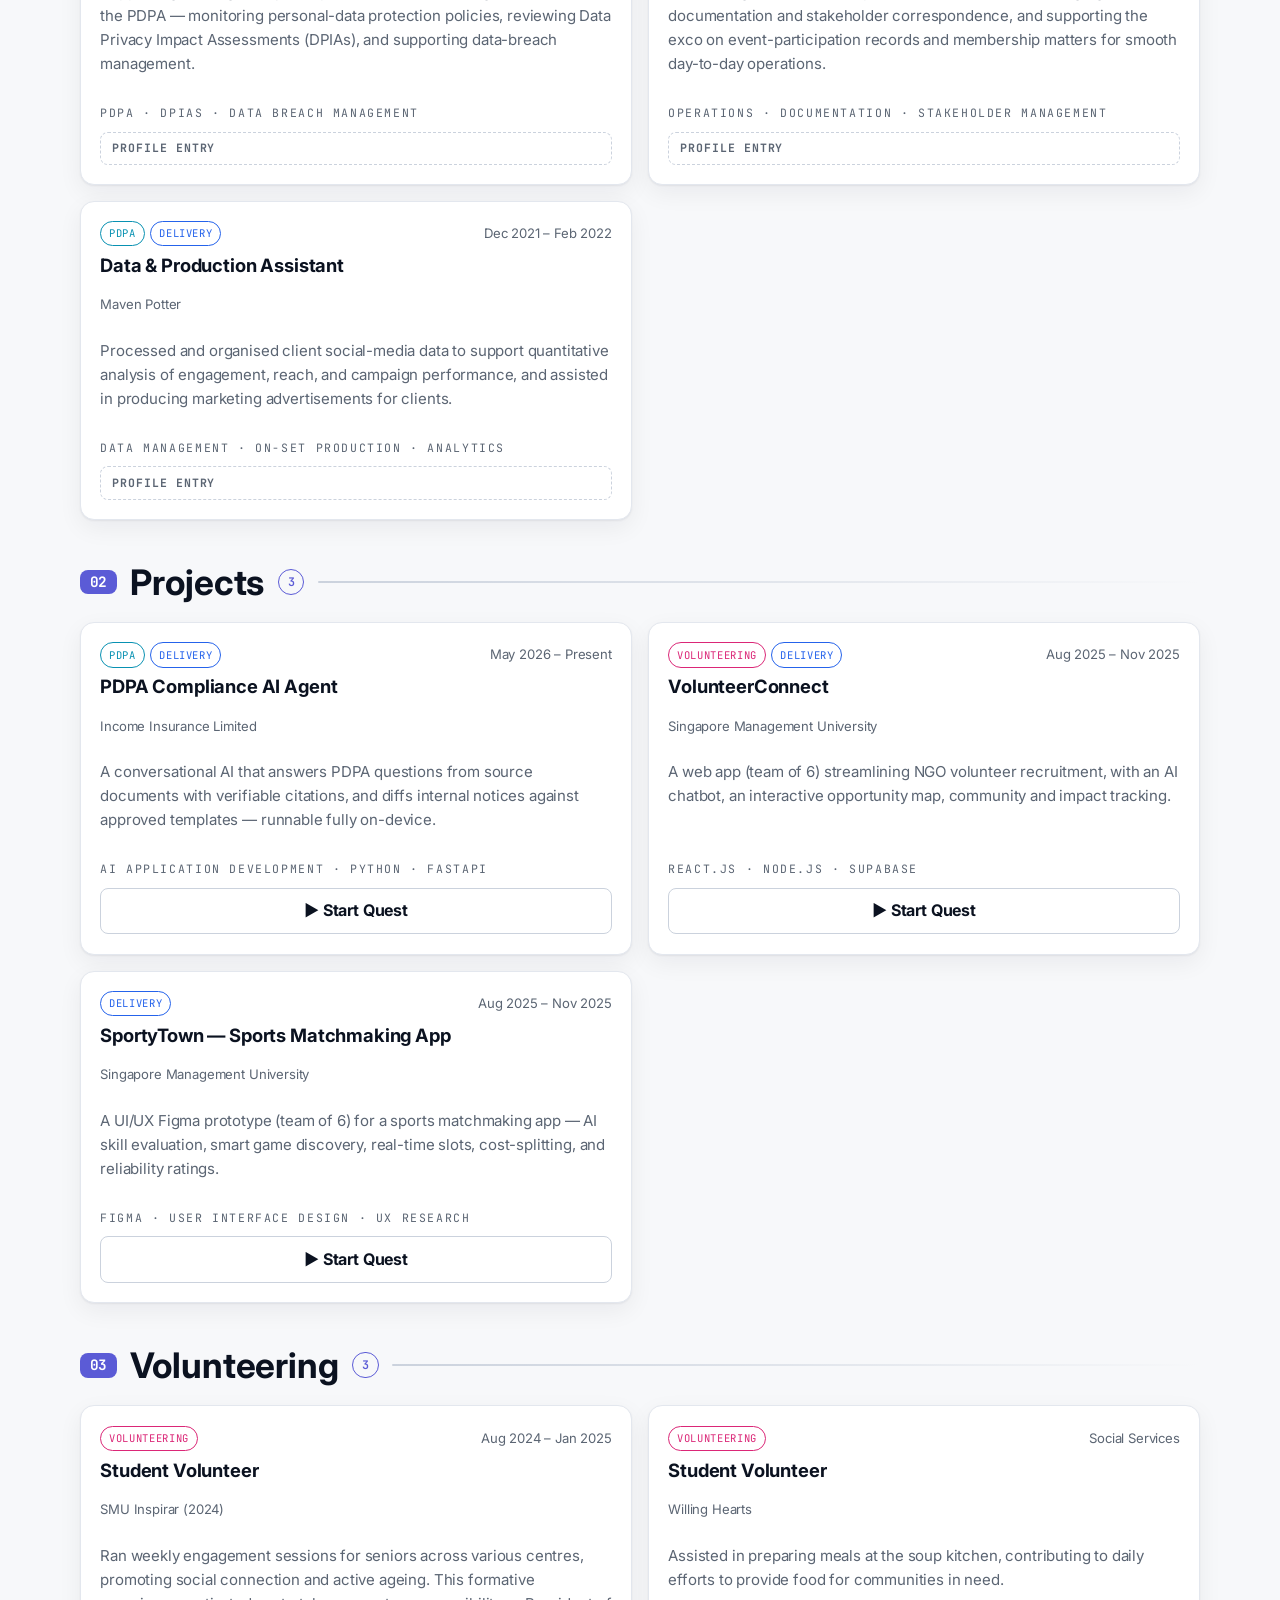
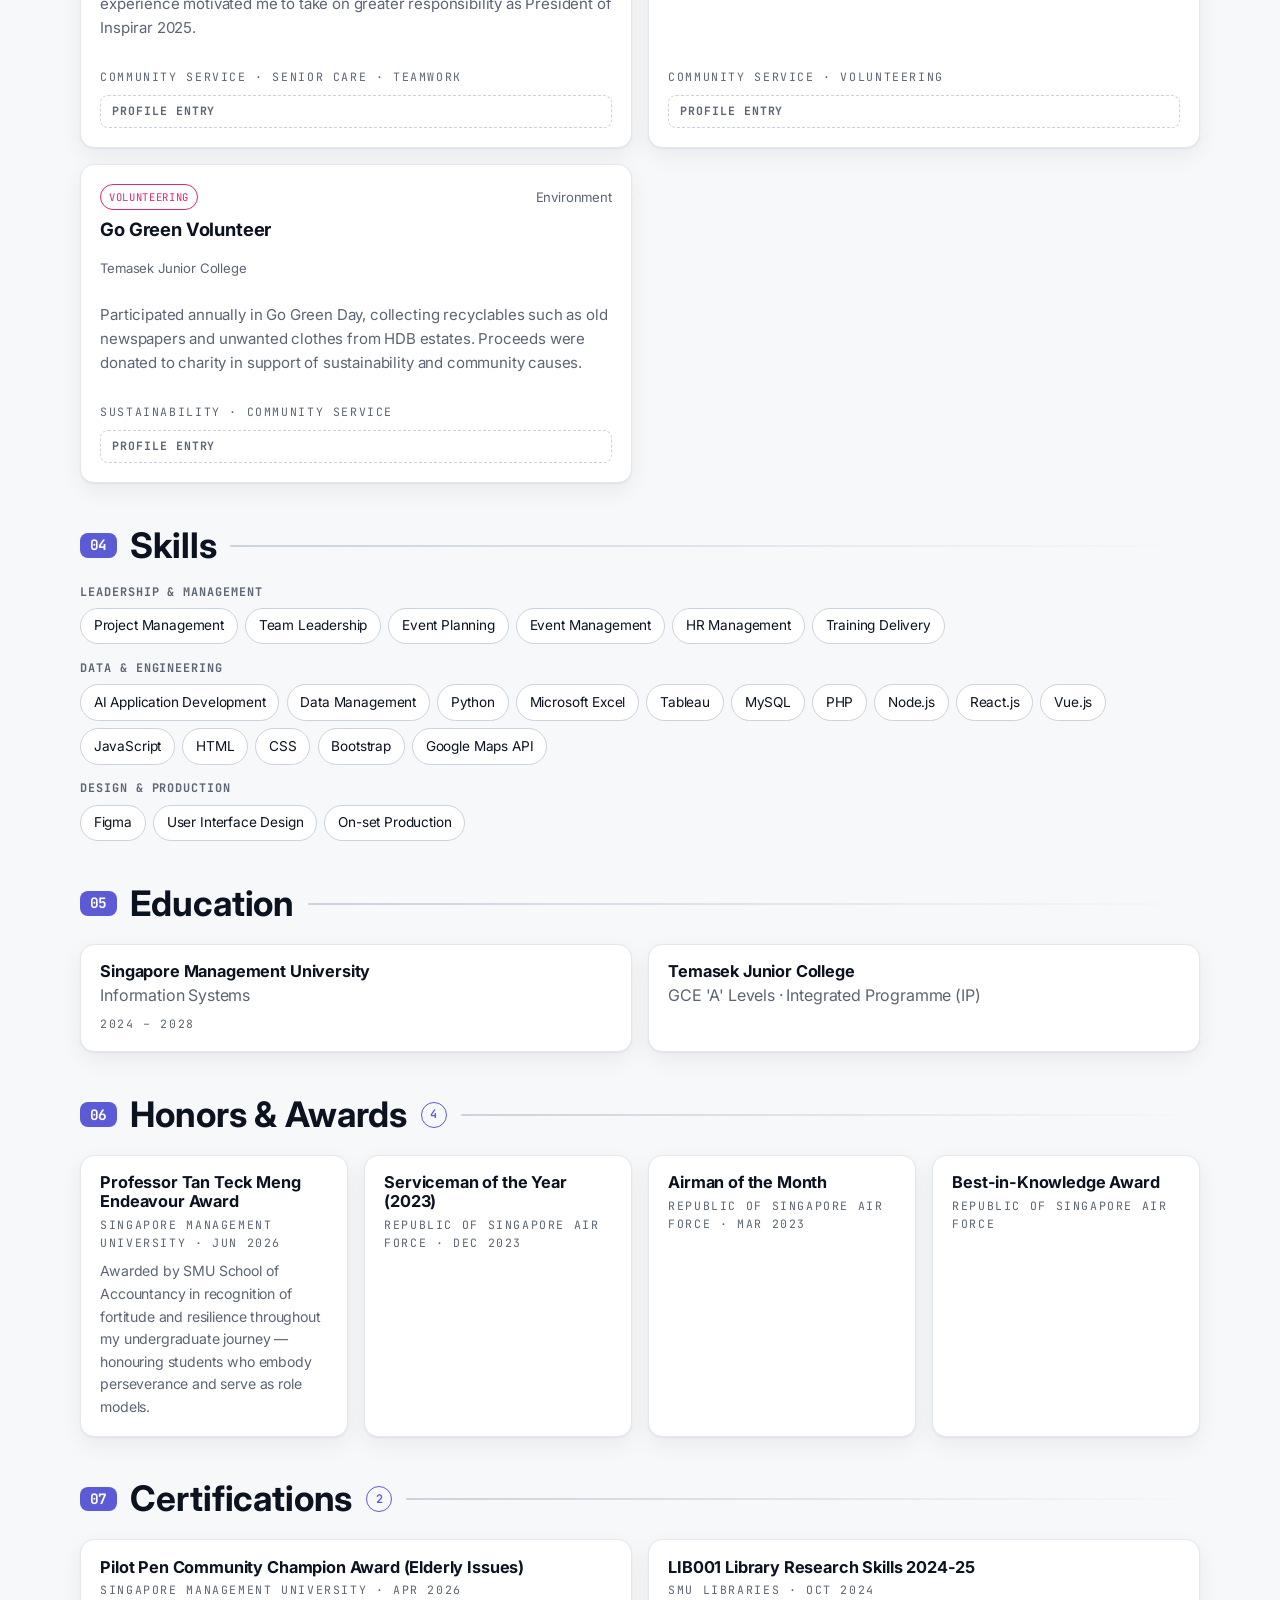
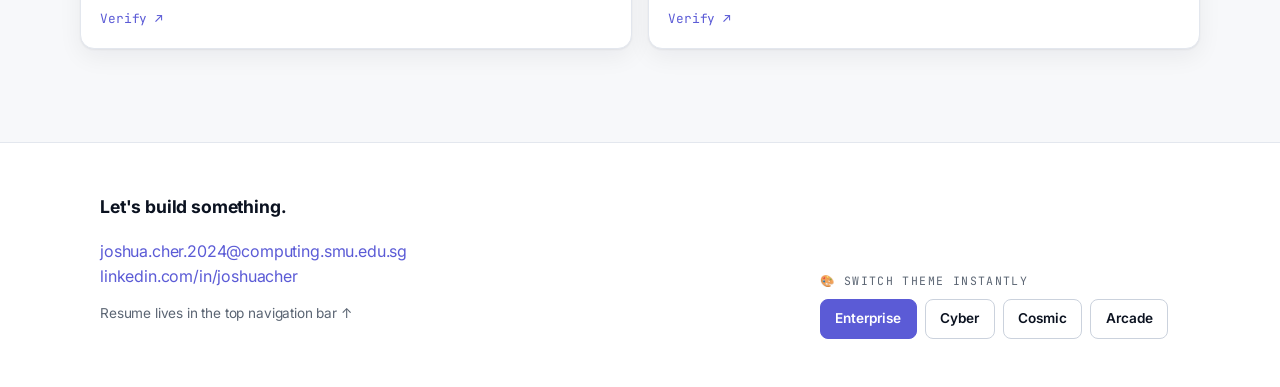
==== commit a857dc43: "enhanced UI" ====
--- a/index.html
+++ b/index.html
@@ -112,15 +112,12 @@
     <!-- ==================================================================
          PROJECT FEED — filter target of Concept 1
          ================================================================== -->
-    <section class="feed wrap" id="projects" aria-labelledby="feed-title">
-      <div class="feed__head">
-        <h2 id="feed-title">Case Studies</h2>
-        <div style="display:flex;align-items:center;gap:1rem">
-          <span class="feed__status" id="feed-status" aria-live="polite"></span>
-          <button class="btn btn--ghost" id="clear-filter" hidden>✕ Clear filter</button>
-        </div>
+    <section class="feed wrap" id="projects" aria-label="Portfolio">
+      <div class="filterbar">
+        <span class="feed__status" id="feed-status" aria-live="polite"></span>
+        <button class="btn btn--ghost" id="clear-filter" hidden>✕ Clear filter</button>
       </div>
-      <div class="project-grid" id="project-grid"><!-- injected --></div>
+      <div id="sections"><!-- all section blocks injected --></div>
     </section>
   </main>
 
--- a/css/styles.css
+++ b/css/styles.css
@@ -205,6 +205,64 @@
   grid-template-columns: repeat(2, 1fr);
 }
 @media (max-width: 720px) { .project-grid { grid-template-columns: 1fr; } }
+
+/* ---- Filter status bar ---- */
+.filterbar { display:flex; align-items:center; gap:1rem; margin-bottom: 1.5rem;
+  min-height: 2rem; }
+
+/* ---- Prominent, numbered section headers (used by every block) ---- */
+.block { margin: 0 0 2.8rem; scroll-margin-top: calc(var(--header-h) + 12px); }
+.block.is-empty { display: none; }            /* hidden when filtered to nothing */
+.block__head { display:flex; align-items:center; gap:.85rem; margin: 0 0 1.4rem; }
+.block__no {
+  font-family: var(--font-mono); font-weight: 700; font-size: .9rem;
+  color: var(--accent-contrast); background: var(--accent);
+  padding: .32rem .6rem; border-radius: var(--radius-sm); line-height: 1;
+  box-shadow: var(--glow);
+}
+.block__title {
+  margin: 0; line-height: 1;
+  font-size: clamp(1.55rem, 3.6vw, 2.2rem);
+}
+.block__count {
+  font-family: var(--font-mono); font-size: .74rem; font-weight: 600;
+  color: var(--accent); padding: .16rem .55rem; border-radius: 999px;
+  border: 1px solid var(--accent);
+}
+.block__rule { flex: 1; height: 2px; border-radius: 2px;
+  background: linear-gradient(90deg, var(--border-strong), transparent); }
+
+/* Plain (non-quest) profile cards: muted CTA label instead of a button */
+.card__cta--static {
+  margin-top: auto; align-self: flex-start;
+  font-family: var(--font-mono); font-size: .72rem; text-transform: uppercase;
+  letter-spacing: .08em; color: var(--text-muted);
+  border: 1px dashed var(--border-strong); border-radius: var(--radius-sm);
+  padding: .4rem .7rem;
+}
+
+/* ---- Skills ---- */
+.skills-group { margin-bottom: 1.1rem; }
+.skills-group h4 { font-family: var(--font-mono); font-size: .74rem; letter-spacing: .08em;
+  text-transform: uppercase; color: var(--text-muted); margin: 0 0 .55rem; }
+.skill-chips { display: flex; flex-wrap: wrap; gap: .45rem; }
+.skill {
+  padding: .4rem .8rem; font-size: .85rem; border-radius: 999px;
+  color: var(--text); background: var(--bg-elev);
+  border: var(--border-w) solid var(--border-strong);
+}
+
+/* ---- Education / Honors / Certifications mini-cards ---- */
+.mini-grid { display: grid; gap: 1rem;
+  grid-template-columns: repeat(auto-fit, minmax(260px, 1fr)); }
+.mini {
+  padding: 1.1rem 1.2rem; border-radius: var(--radius);
+  background: var(--bg-elev); border: var(--border-w) solid var(--border);
+  box-shadow: var(--shadow);
+}
+.mini h4 { margin: 0; font-size: 1.02rem; }
+.cert-link { display: inline-block; margin-top: .6rem; font-family: var(--font-mono);
+  font-size: .8rem; }
 
 .card {
   display: flex; flex-direction: column; gap: .55rem;
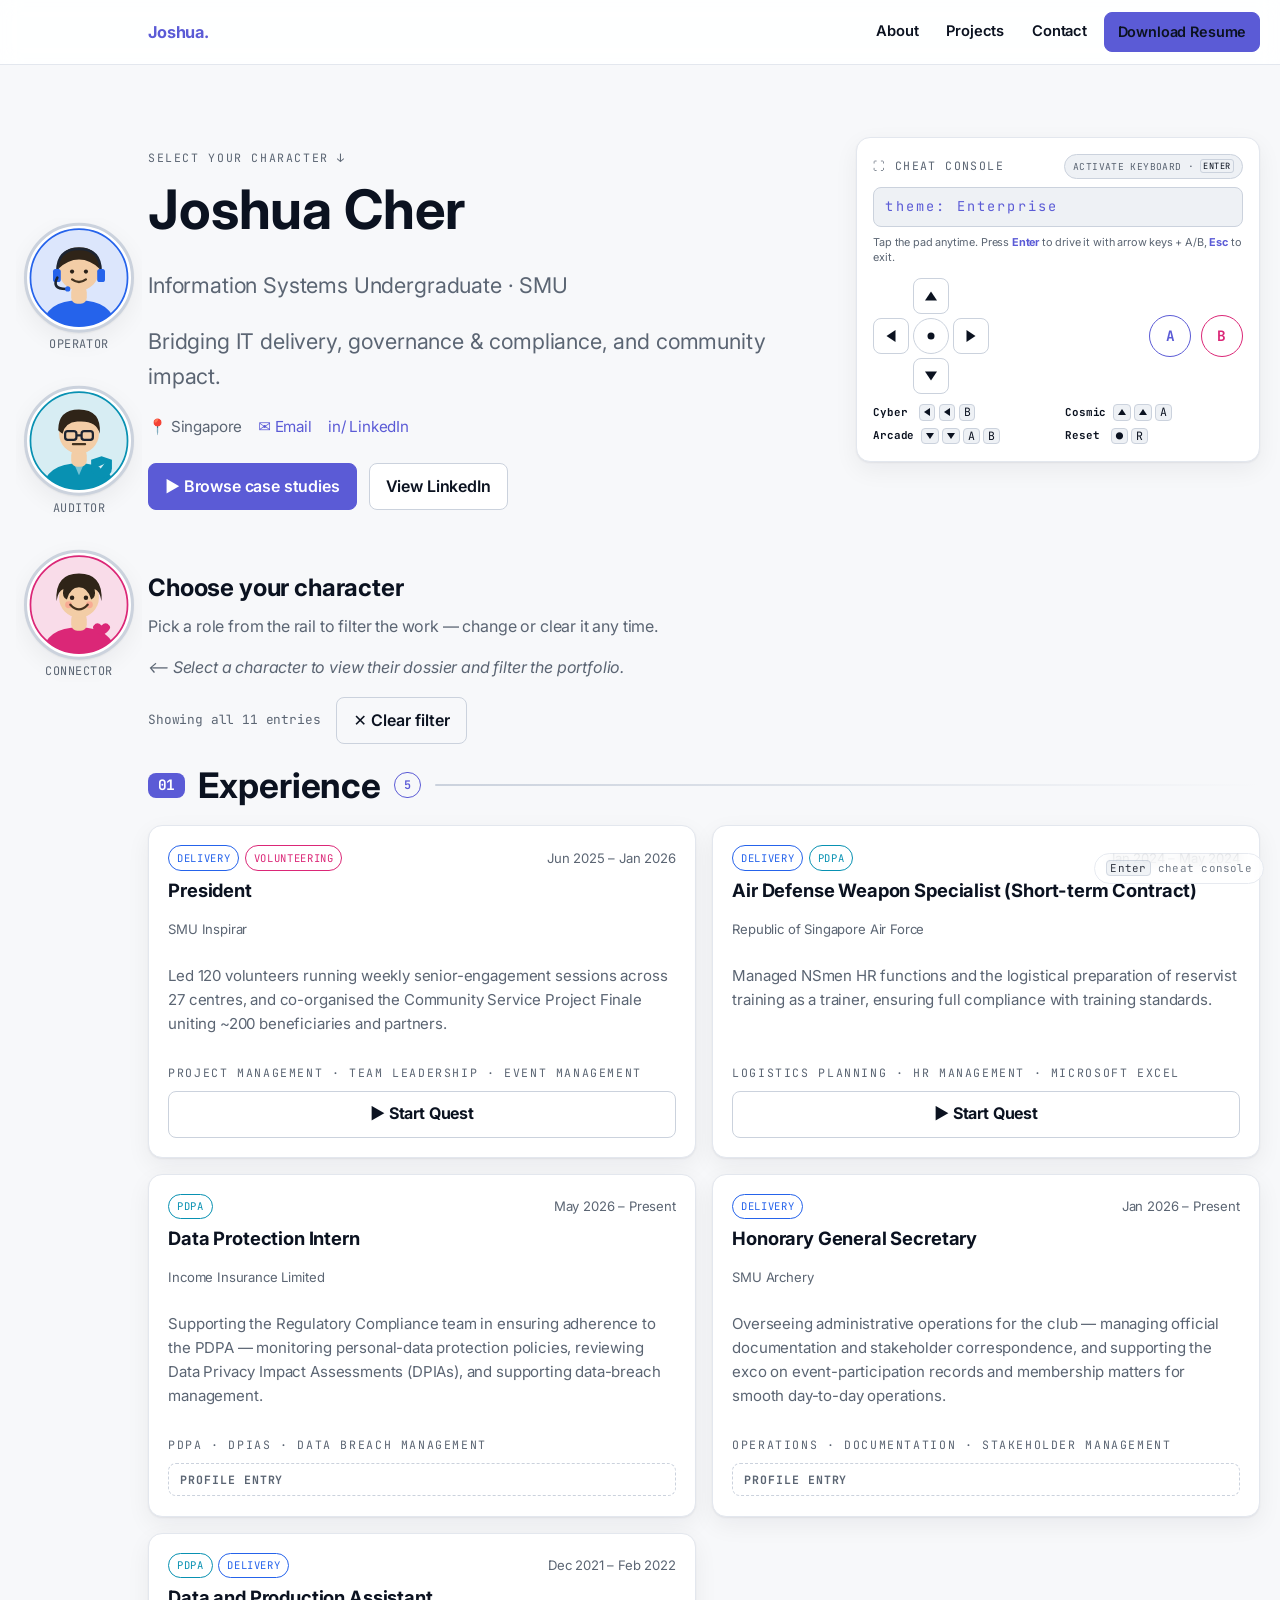
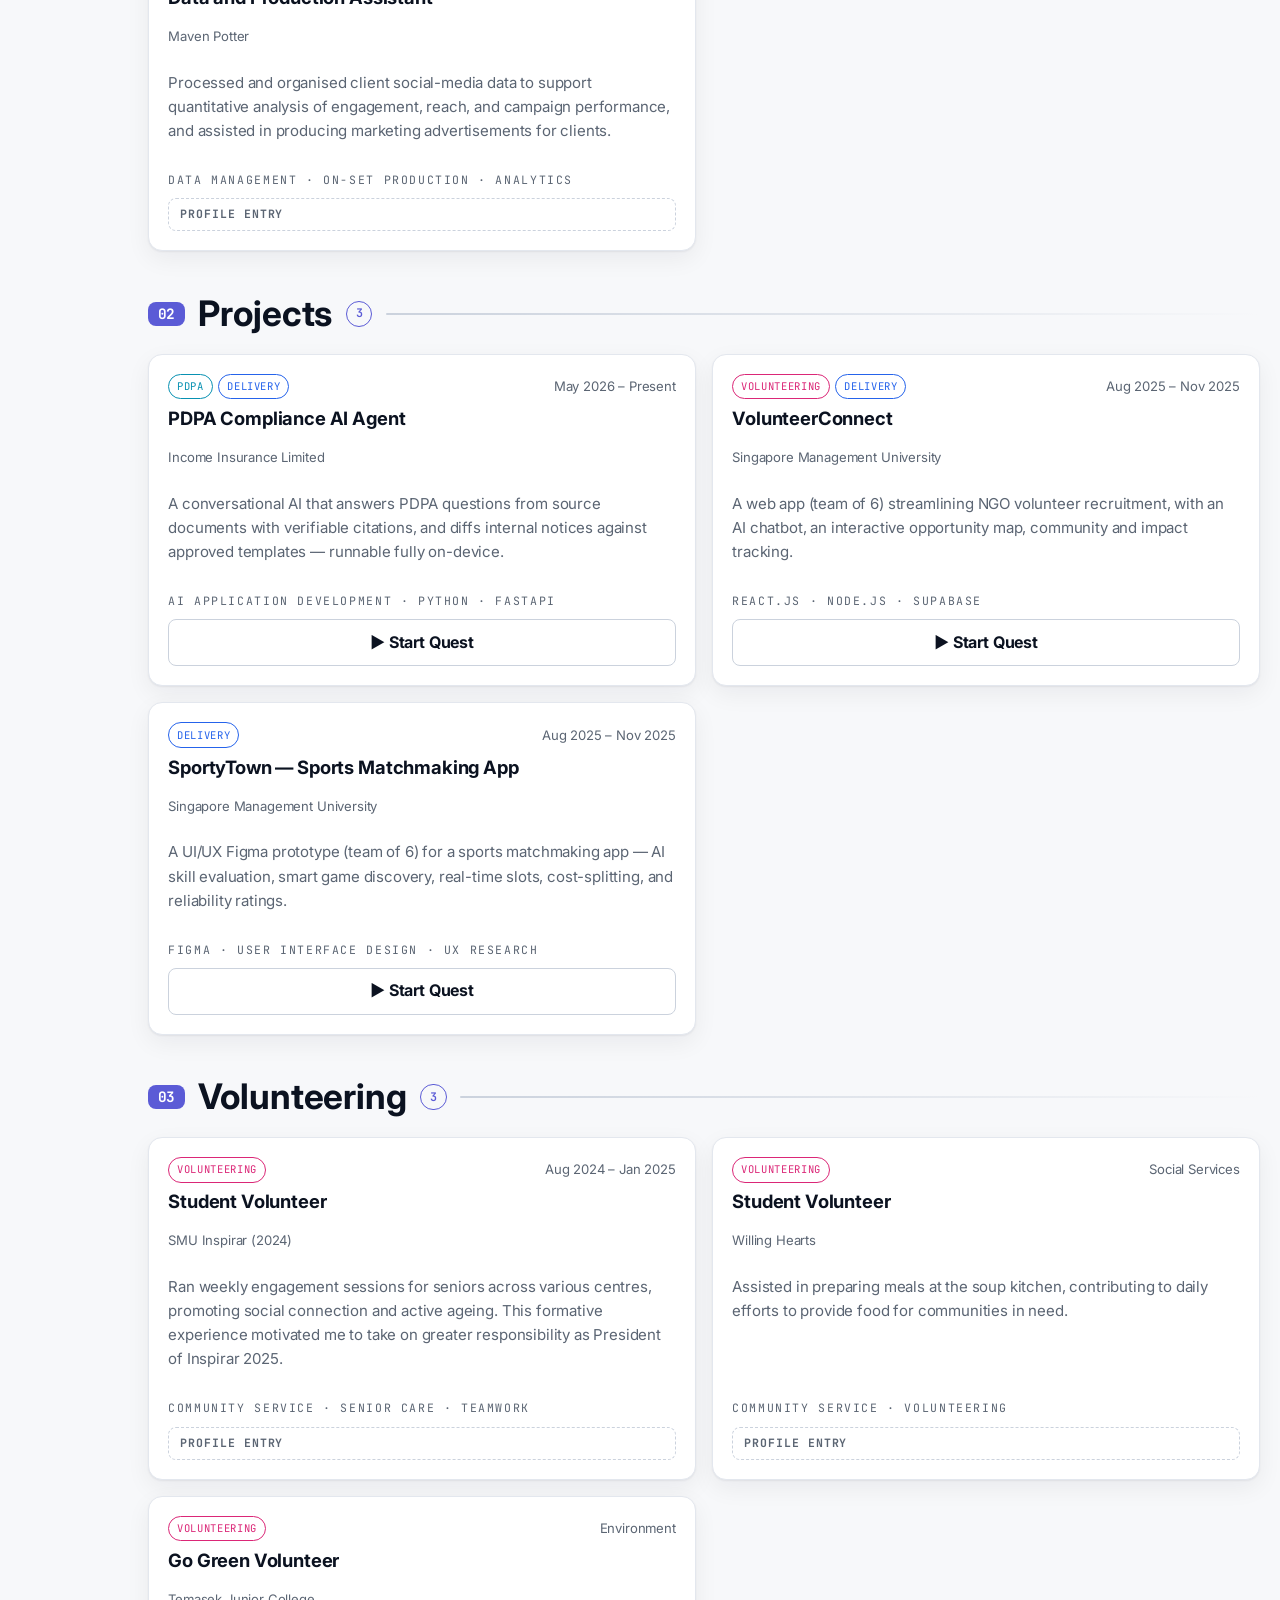
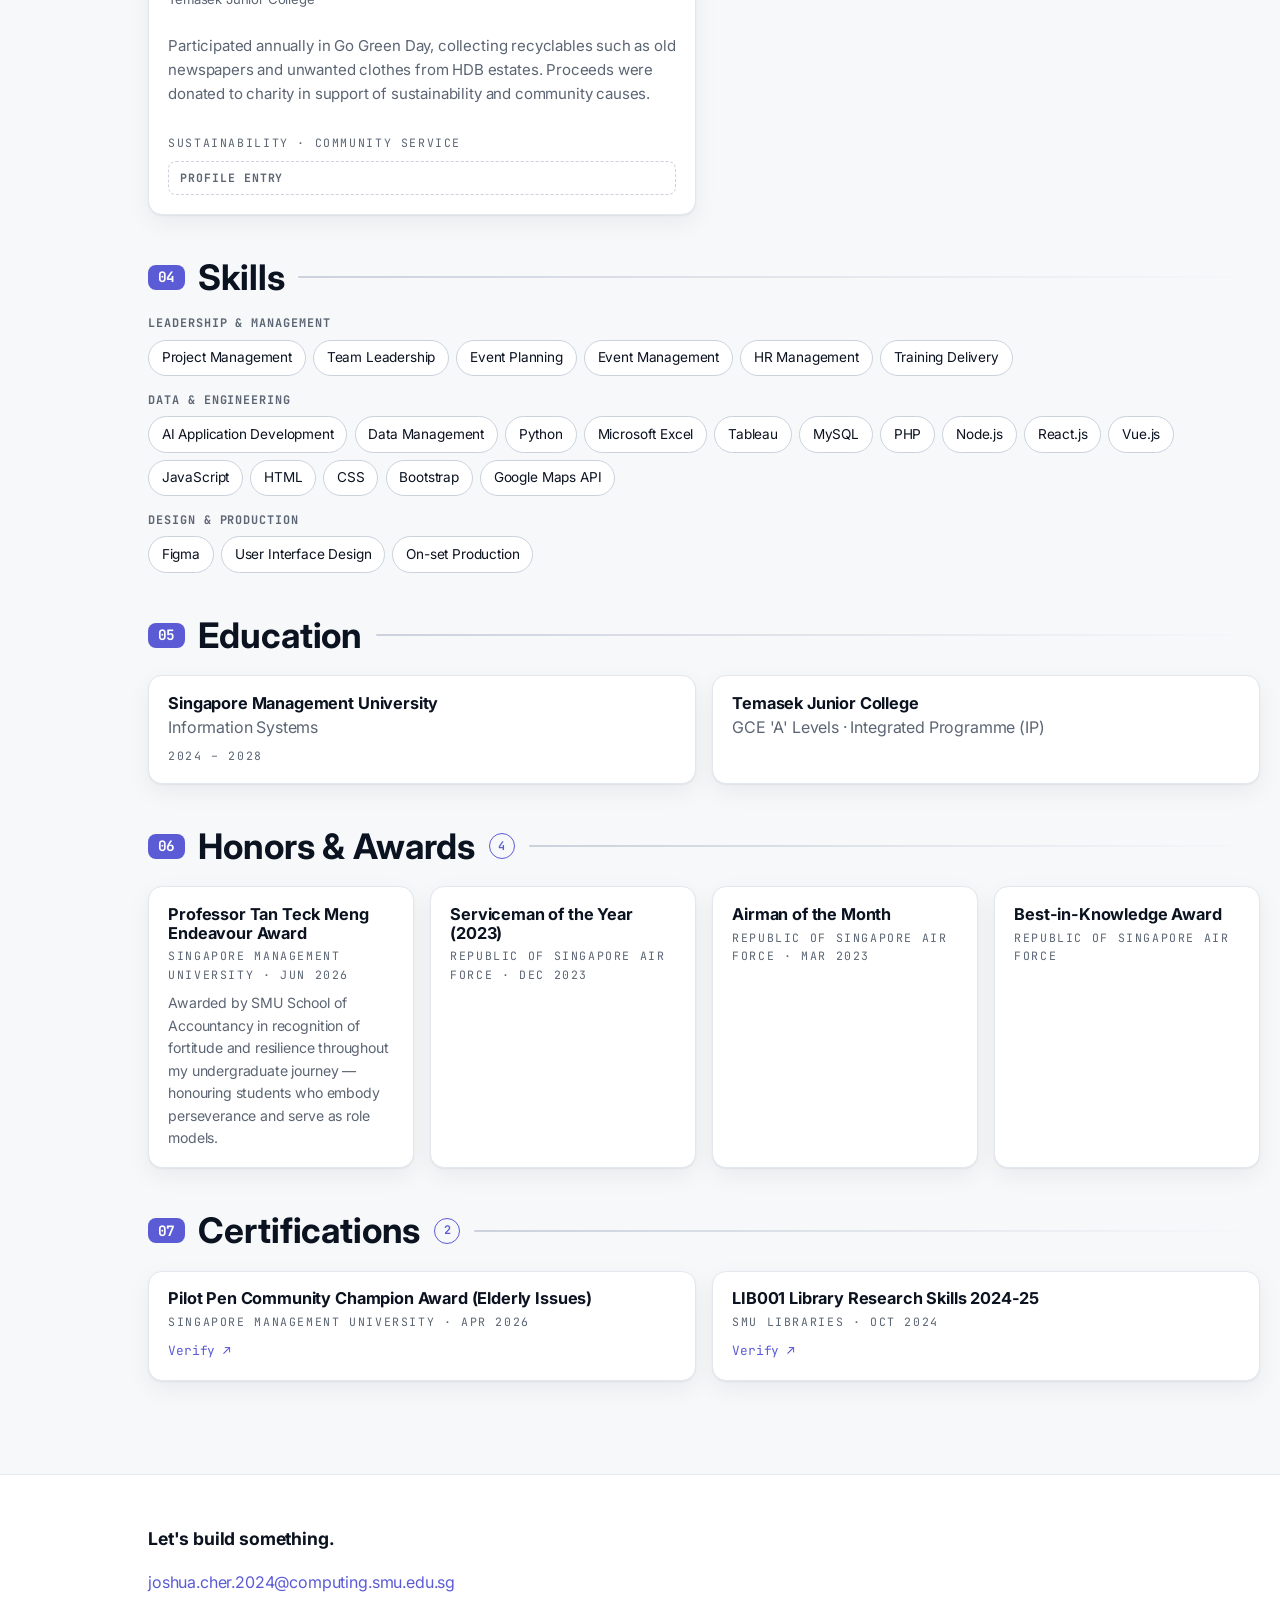
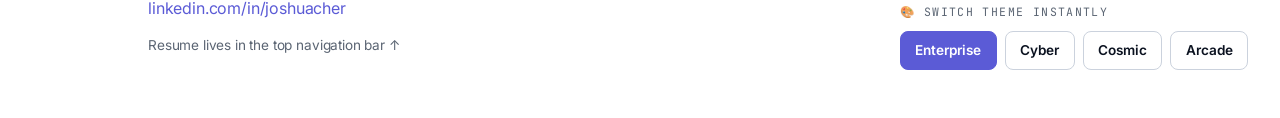
==== commit 4612560d: "character choice UI enhancement" ====
--- a/index.html
+++ b/index.html
@@ -32,6 +32,10 @@
       </nav>
     </div>
   </header>
+
+  <!-- Persistent "Select Your Character" rail (circles injected by js/home.js).
+       Fixed on the left for wide screens, sticky strip on small screens. -->
+  <nav class="rail" id="rail" aria-label="Select your character"><!-- injected --></nav>
 
   <main>
     <!-- ==================================================================
@@ -97,16 +101,20 @@
 
     <!-- ==================================================================
          CONCEPT 1 — "Select Your Character" persona dashboard
-         Cards are rendered + wired by js/home.js
+         The selector is the persistent left RAIL (rendered into #rail by
+         js/home.js); selecting a role reveals the dossier below.
          ================================================================== -->
     <section class="wrap" aria-labelledby="dash-title">
       <div class="dash__head">
         <div>
-          <h2 id="dash-title">Choose a lens</h2>
-          <p class="muted" style="margin:.2rem 0 0">Filter the work by the role you're hiring for.</p>
+          <h2 id="dash-title">Choose your character</h2>
+          <p class="muted" style="margin:.2rem 0 0">Pick a role from the rail to filter the work — change or clear it any time.</p>
         </div>
       </div>
-      <div class="persona-grid" id="persona-grid" role="group" aria-label="Persona filters"><!-- injected --></div>
+      <!-- Shown until a role is chosen -->
+      <p class="dash-hint" id="dash-hint">⟵ Select a character to view their dossier and filter the portfolio.</p>
+      <!-- Character dossier (stat sheet) — populated by js/home.js on selection -->
+      <div class="dossier" id="dossier" aria-live="polite" hidden><!-- injected --></div>
     </section>
 
     <!-- ==================================================================
--- a/css/tokens.css
+++ b/css/tokens.css
@@ -11,7 +11,7 @@
 
 :root {
   /* ---- Structural tokens shared by all themes (rarely change) ---- */
-  --maxw: 1120px;
+  --maxw: 1280px;
   --radius: 14px;
   --radius-sm: 8px;
   --space: 1rem;
@@ -184,6 +184,28 @@
   color-scheme: light;
 }
 
+/* ============================================================================
+   CHARACTER TINT (Concept 1, part C)
+   ----------------------------------------------------------------------------
+   When a persona is selected, <html> gets data-character="pm|gov|social" and the
+   accent tokens remap to that persona's colour. Because the value is var(--p-*),
+   it re-resolves per ACTIVE THEME — so the tint stays harmonious in every cheat
+   skin and never touches the cheat-code system itself.
+   Specificity: html[data-character] (0,1,1) > [data-theme] blocks (0,1,0).
+   ========================================================================== */
+html[data-character="pm"] {
+  --accent: var(--p-pm); --accent-2: var(--p-pm);
+  --glow: 0 0 20px color-mix(in srgb, var(--p-pm) 55%, transparent);
+}
+html[data-character="gov"] {
+  --accent: var(--p-gov); --accent-2: var(--p-gov);
+  --glow: 0 0 20px color-mix(in srgb, var(--p-gov) 55%, transparent);
+}
+html[data-character="social"] {
+  --accent: var(--p-social); --accent-2: var(--p-social);
+  --glow: 0 0 20px color-mix(in srgb, var(--p-social) 55%, transparent);
+}
+
 /* Respect reduced-motion globally */
 @media (prefers-reduced-motion: reduce) {
   :root { --transition: 0ms; }
--- a/css/styles.css
+++ b/css/styles.css
@@ -163,10 +163,10 @@
 /* Avatar SVG parts. Accent pieces inherit the card's --p (so they re-tint per
    persona AND per theme); neutral pieces stay constant. */
 .av-svg { overflow: visible; }
-.persona .av-frame   { fill: color-mix(in srgb, var(--p) 16%, var(--bg-elev)); stroke: var(--p); stroke-width: 2; }
-.persona .av-cloth   { fill: var(--p); }
-.persona .av-cloth-2 { fill: color-mix(in srgb, var(--p) 55%, #ffffff); }
-.persona .av-badge   { fill: var(--p); }
+.persona .av-frame,   .dossier .av-frame,   .rail__avatar .av-frame   { fill: color-mix(in srgb, var(--p) 16%, var(--bg-elev)); stroke: var(--p); stroke-width: 2; }
+.persona .av-cloth,   .dossier .av-cloth,   .rail__avatar .av-cloth   { fill: var(--p); }
+.persona .av-cloth-2, .dossier .av-cloth-2, .rail__avatar .av-cloth-2 { fill: color-mix(in srgb, var(--p) 55%, #ffffff); }
+.persona .av-badge,   .dossier .av-badge,   .rail__avatar .av-badge   { fill: var(--p); }
 .av-skin   { fill: #f3cda6; }
 .av-hair   { fill: #2f2418; }
 .av-eye    { fill: #2a2118; }
@@ -180,22 +180,135 @@
   color: var(--p); letter-spacing: .08em; text-transform: uppercase; }
 .persona__count { margin-top: auto; font-size: .82rem; color: var(--text-muted); }
 
-/* Active "character selected" state — border glow + scale */
+/* Active "character selected" state — steps onto the podium */
 .persona[aria-pressed="true"] {
   border-color: var(--p);
-  box-shadow: 0 0 0 2px var(--p), var(--glow);
-  transform: translateY(-3px) scale(1.015);
+  box-shadow: 0 0 0 2px var(--p), 0 18px 40px color-mix(in srgb, var(--p) 35%, transparent), var(--glow);
+  transform: translateY(-10px) scale(1.05);
+  z-index: 2;
 }
 .persona[aria-pressed="true"]::after {
-  content: "▷ ACTIVE"; position: absolute; top: .7rem; right: .8rem;
+  content: "▶ SELECTED"; position: absolute; top: .7rem; right: .8rem;
   font-family: var(--font-mono); font-size: .62rem; letter-spacing: .1em;
-  color: var(--p);
+  color: var(--accent-contrast); background: var(--p);
+  padding: .14rem .4rem; border-radius: 999px;
+}
+.persona[aria-pressed="true"] .persona__portrait { animation: podium-pop .4s cubic-bezier(.2,1.5,.3,1); }
+@keyframes podium-pop { 0% { transform: scale(1); } 55% { transform: scale(1.16); } 100% { transform: scale(1.06); } }
+
+/* When a character is chosen, the others recede (desaturate + dim + shrink) */
+.persona-grid.has-selection .persona:not([aria-pressed="true"]) {
+  opacity: .42; filter: saturate(.4); transform: scale(.96);
+}
+.persona-grid.has-selection .persona:not([aria-pressed="true"]):hover {
+  opacity: .85; filter: none; transform: scale(.99);
+}
+
+/* ============================================================================
+   PERSONA RAIL  (persistent "Select Your Character" selector)
+   Mobile-first: sticky horizontal strip. Desktop: fixed vertical rail on left.
+   ========================================================================== */
+.rail {
+  --rail-size: 90px;                  /* circle diameter (mobile) */
+  display: flex; gap: 1.6rem; align-items: center; justify-content: flex-start;
+  flex-wrap: nowrap; overflow-x: auto; position: sticky; top: var(--header-h); z-index: 40;
+  padding: .6rem; background: color-mix(in srgb, var(--bg-elev) 92%, transparent);
+  border-bottom: var(--border-w) solid var(--border); backdrop-filter: blur(8px);
+}
+@media (min-width: 1000px) {
+  .rail {
+    --rail-size: 110px;               /* circle diameter (desktop) */
+    /* Tucked just left of the content, tracking its left edge across widths. */
+    position: fixed; left: max(16px, calc(50vw - 776px)); top: 50%; transform: translateY(-50%);
+    max-height: calc(100dvh - 24px); overflow-y: auto; overflow-x: visible;
+    flex-direction: column; flex-wrap: nowrap; justify-content: center; z-index: 45;
+    padding: 0; background: none; border: none; backdrop-filter: none;
+  }
+  /* Small gutter so content clears the rail (no overlap) while staying close to centred */
+  .wrap { padding-left: 148px; }
+}
+
+.rail__btn {
+  --p: var(--accent);
+  position: relative; display: grid; justify-items: center; gap: .4rem;
+  width: calc(var(--rail-size) + 16px); padding: .3rem 0; cursor: pointer; font: inherit;
+  background: none; border: none; color: var(--text-muted);
+  transition: color var(--transition), opacity var(--transition), filter var(--transition);
+}
+.rail__avatar {
+  width: var(--rail-size); height: var(--rail-size); border-radius: 50%; overflow: hidden;
+  display: grid; place-items: center;
+  background: var(--bg-elev); border: 3px solid var(--border-strong);
+  box-shadow: var(--shadow);
+  transition: transform var(--transition), border-color var(--transition), box-shadow var(--transition);
+}
+.rail__avatar .av-svg { width: 100%; height: 100%; }
+.rail__label { font-family: var(--font-mono); font-size: .74rem; letter-spacing: .04em;
+  text-transform: uppercase; line-height: 1; }
+.rail__btn:hover .rail__avatar { transform: scale(1.05); border-color: var(--p); }
+
+.rail__btn[aria-pressed="true"] { color: var(--p); }
+.rail__btn[aria-pressed="true"] .rail__avatar {
+  border-color: var(--p); transform: scale(1.06);
+  box-shadow: 0 0 0 4px var(--p), var(--glow);
+}
+.rail.has-selection .rail__btn:not([aria-pressed="true"]) { opacity: .5; filter: saturate(.45); }
+.rail.has-selection .rail__btn:not([aria-pressed="true"]):hover { opacity: 1; filter: none; }
+
+.rail__clear {
+  display: none; place-items: center; cursor: pointer;
+  width: 44px; height: 44px; border-radius: 50%; font-size: 1.2rem;
+  background: var(--bg-elev); color: var(--text-muted);
+  border: var(--border-w) solid var(--border-strong);
+  transition: color var(--transition), border-color var(--transition);
+}
+.rail__clear.is-shown { display: grid; }
+.rail__clear:hover { color: var(--accent); border-color: var(--accent); }
+
+.dash-hint { color: var(--text-muted); font-style: italic; margin: .4rem 0 0; }
+.dash-hint[hidden] { display: none; }
+
+/* ---- Character dossier (stat sheet) ---- */
+.dossier {
+  --p: var(--accent);
+  margin-top: 1.3rem; padding: 1.4rem 1.5rem; border-radius: var(--radius);
+  background: var(--bg-elev); border: var(--border-w) solid var(--accent);
+  box-shadow: 0 0 0 1px var(--accent), var(--glow);
+  display: grid; gap: 1.5rem; align-items: center;
+  grid-template-columns: auto 1fr auto;
+  animation: dossier-in .35s cubic-bezier(.2,.8,.3,1);
+}
+.dossier[hidden] { display: none; }
+@keyframes dossier-in { from { opacity: 0; transform: translateY(12px); } to { opacity: 1; transform: none; } }
+
+.dossier__portrait { width: 104px; height: 104px; }
+.dossier__portrait .av-svg { width: 100%; height: 100%; }
+.dossier__eyebrow { font-family: var(--font-mono); font-size: .68rem; letter-spacing: .12em;
+  text-transform: uppercase; color: var(--text-muted); }
+.dossier__name { margin: .1rem 0 0; font-family: var(--font-display); color: var(--accent);
+  text-transform: var(--case); font-size: clamp(1.3rem, 3vw, 1.7rem); line-height: 1.1; }
+.dossier__role { color: var(--text-muted); margin: .15rem 0 .55rem; font-size: .92rem; }
+.dossier__quote { margin: 0 0 .8rem; font-style: italic; color: var(--text);
+  max-width: 54ch; border-left: 3px solid var(--accent); padding-left: .8rem; }
+.dossier__skills { display: flex; flex-wrap: wrap; gap: .4rem; }
+
+.dossier__radar { width: 188px; height: 188px; color: var(--accent); }
+.dossier__radar svg { width: 100%; height: 100%; }
+.radar-grid { fill: none; stroke: var(--border-strong); stroke-width: 1; }
+.radar-axis { stroke: var(--border-strong); stroke-width: 1; }
+.radar-area { fill: color-mix(in srgb, currentColor 26%, transparent); stroke: currentColor; stroke-width: 2; }
+.radar-dot  { fill: currentColor; }
+.radar-label { fill: var(--text-muted); font-family: var(--font-mono); font-size: 6px; }
+
+@media (max-width: 760px) {
+  .dossier { grid-template-columns: 1fr; justify-items: center; text-align: center; }
+  .dossier__quote { text-align: left; }
 }
 
 /* ============================================================================
    PROJECT FEED  (filter target of Core Concept 1)
    ========================================================================== */
-.feed { padding: 1rem 0 3rem; }
+.feed { padding-block: 1rem 3rem; }   /* vertical only — keep the shared .wrap gutter */
 .feed__head { display:flex; align-items:center; justify-content:space-between;
   gap:1rem; flex-wrap:wrap; margin-bottom: 1rem; }
 .feed__status { font-family: var(--font-mono); font-size:.8rem; color: var(--text-muted); }
@@ -206,9 +319,19 @@
 }
 @media (max-width: 720px) { .project-grid { grid-template-columns: 1fr; } }
 
-/* ---- Filter status bar ---- */
+/* ---- Filter status bar / "NOW PLAYING AS" cue ---- */
 .filterbar { display:flex; align-items:center; gap:1rem; margin-bottom: 1.5rem;
-  min-height: 2rem; }
+  min-height: 2rem; transition: padding var(--transition), background var(--transition); }
+.filterbar.is-active {
+  padding: .55rem .9rem; border-radius: var(--radius);
+  border: var(--border-w) solid var(--accent);
+  background: color-mix(in srgb, var(--accent) 10%, var(--bg-elev));
+  box-shadow: var(--glow);
+}
+.filterbar.is-active .feed__status {
+  color: var(--accent); font-weight: 700; font-family: var(--font-display);
+  text-transform: var(--case); letter-spacing: .03em; font-size: .98rem;
+}
 
 /* ---- Prominent, numbered section headers (used by every block) ---- */
 .block { margin: 0 0 2.8rem; scroll-margin-top: calc(var(--header-h) + 12px); }
@@ -382,6 +505,21 @@
   border: 1px solid color-mix(in srgb, var(--accent-contrast) 40%, transparent);
 }
 @keyframes hud-in { from { opacity: 0; transform: translate(-50%, 8px); } to { opacity: 1; transform: translate(-50%, 0); } }
+
+/* Persistent reminder that Enter opens the cheat console (always visible) */
+.cheat-reminder {
+  position: fixed; right: 16px; bottom: 16px; z-index: 70; pointer-events: none;
+  font-family: var(--font-mono); font-size: .68rem; letter-spacing: .02em;
+  color: var(--text-muted);
+  background: color-mix(in srgb, var(--bg-elev) 85%, transparent);
+  border: var(--border-w) solid var(--border); border-radius: 999px;
+  padding: .35rem .7rem; backdrop-filter: blur(6px); opacity: .85;
+}
+.cheat-reminder kbd {
+  font-family: var(--font-mono); color: var(--text);
+  padding: 0 .3em; border-radius: 4px;
+  border: 1px solid var(--border-strong); background: var(--bg-sunken);
+}
 .cheat__screen {
   display:flex; align-items:center; min-height: 2.2em;
   font-family: var(--font-mono); font-size:.85rem; letter-spacing:.16em;
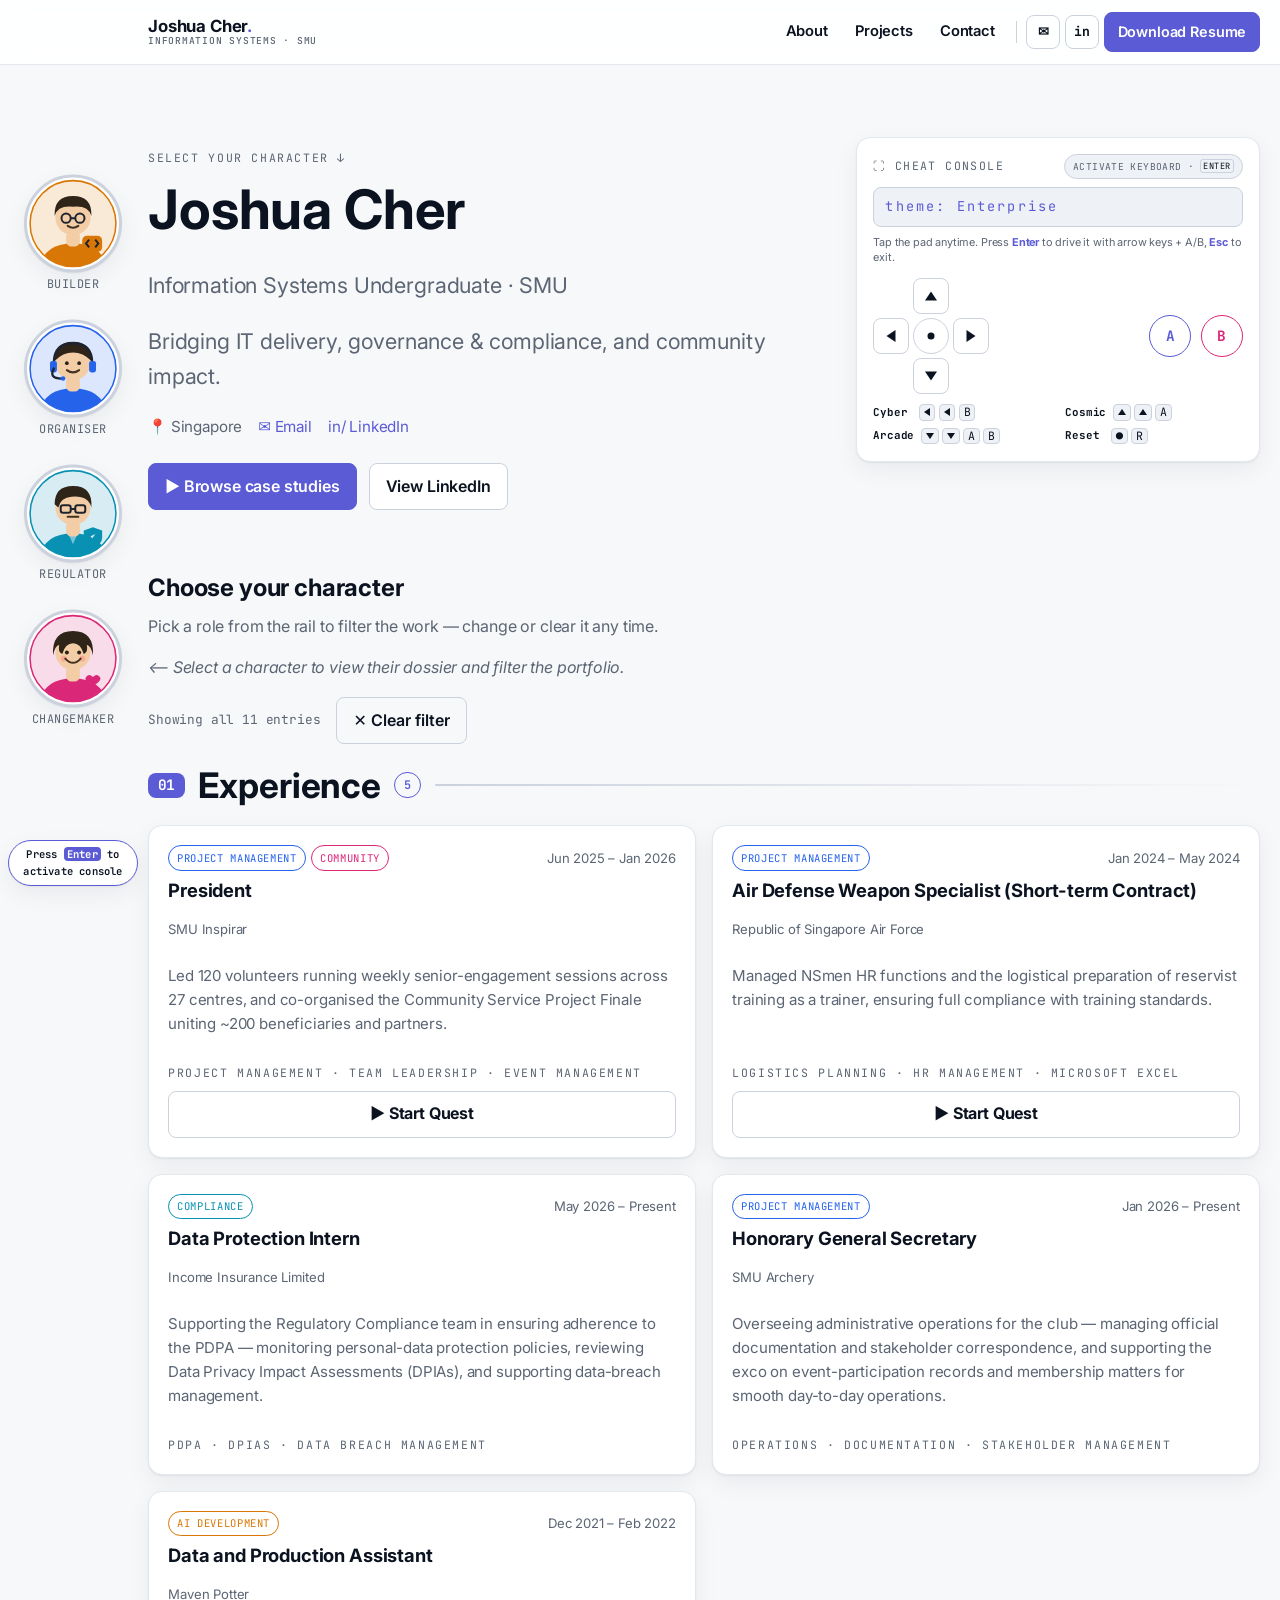
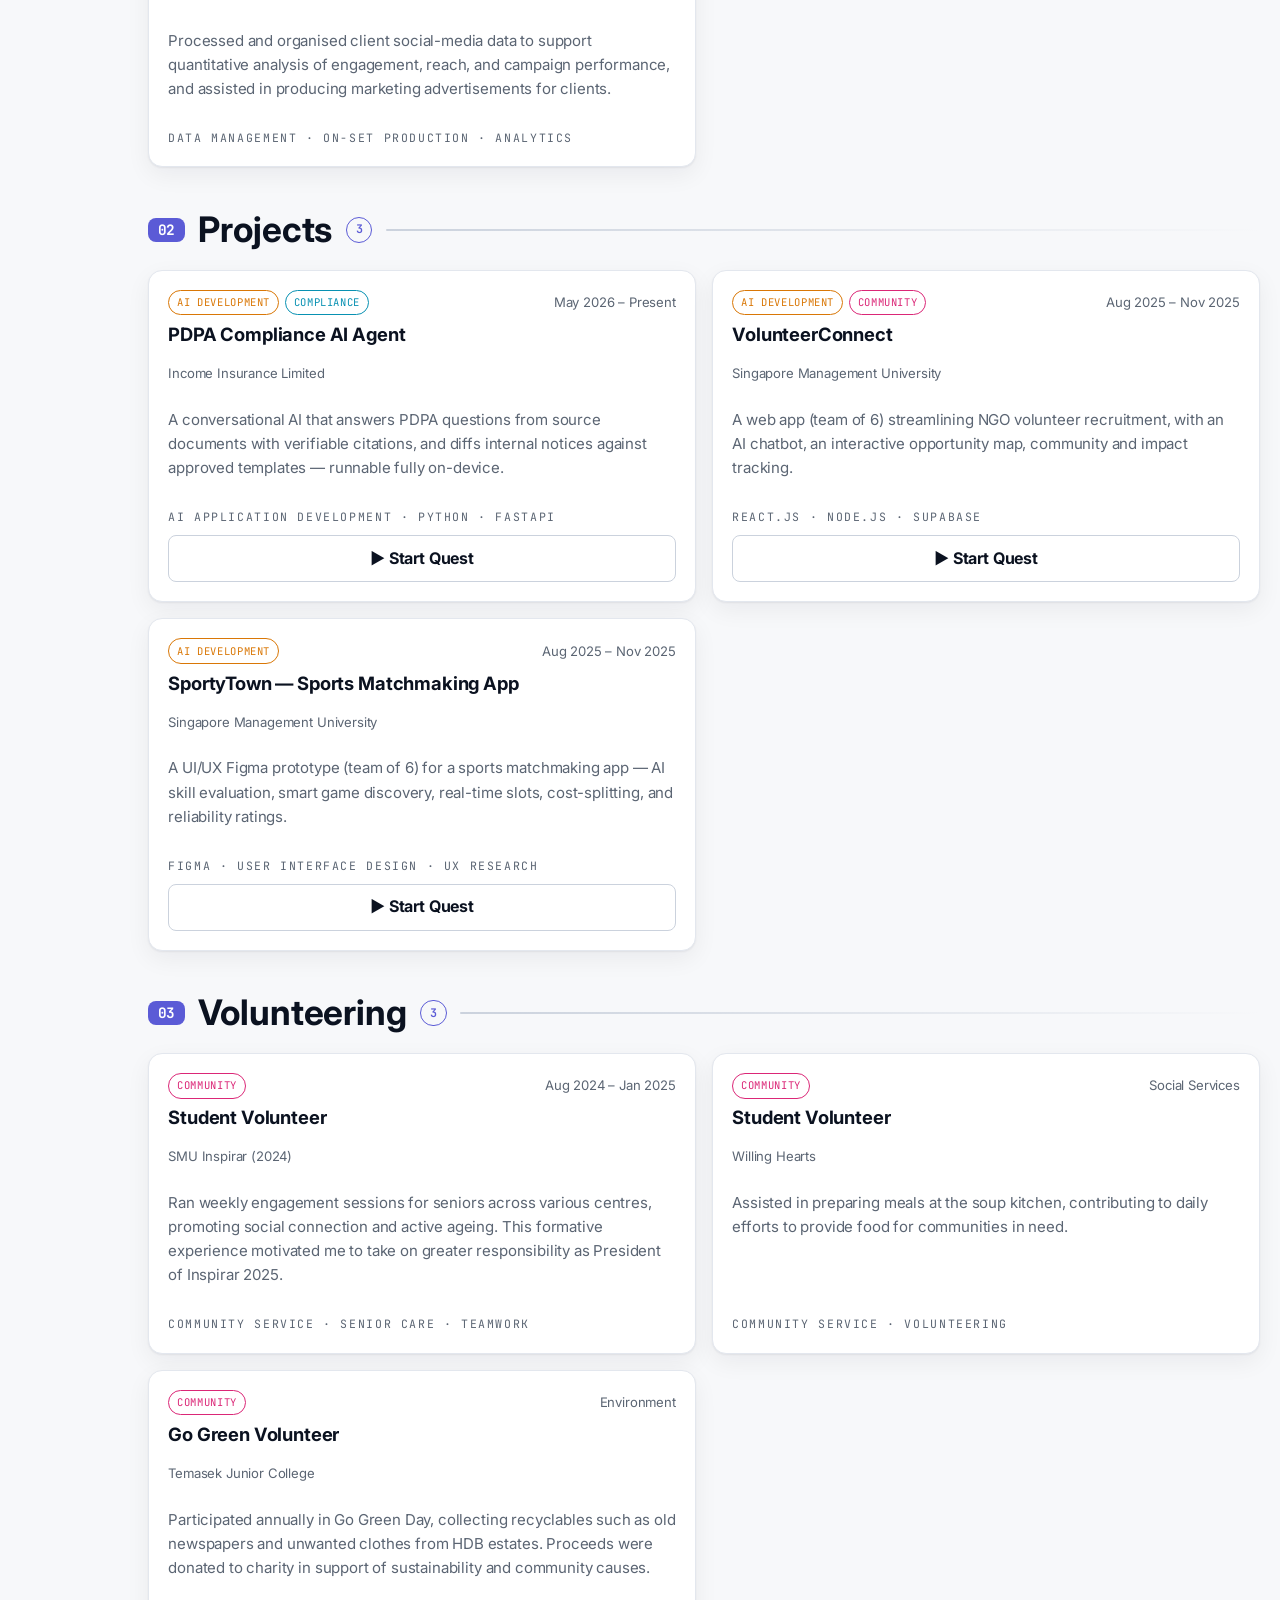
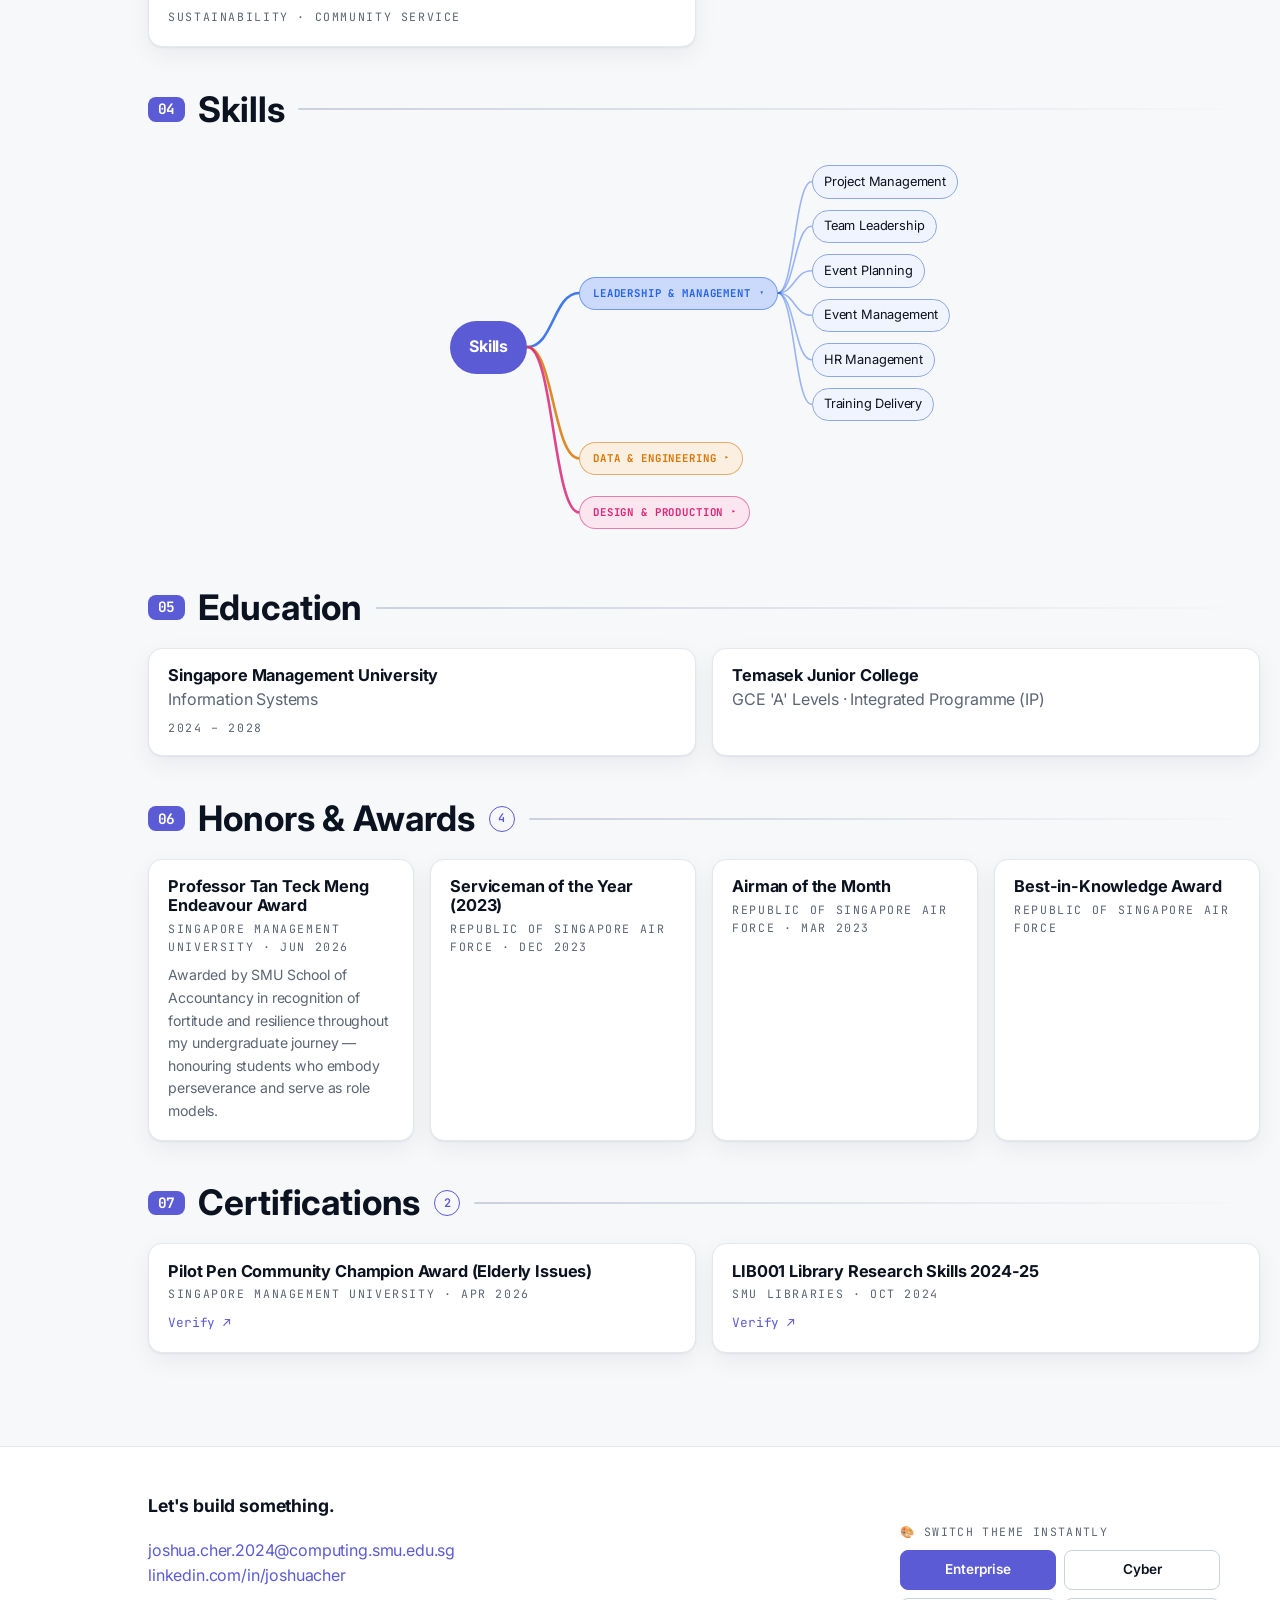
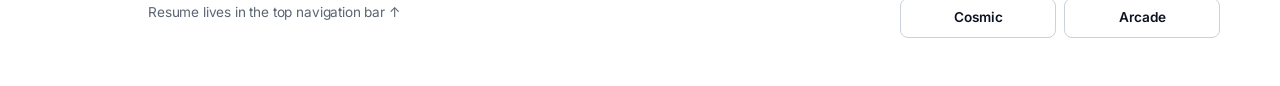
==== commit 33ce695a: "added character and updated skill tree layout" ====
--- a/index.html
+++ b/index.html
@@ -23,11 +23,17 @@
        ==================================================================== -->
   <header class="site-header">
     <div class="wrap site-header__inner">
-      <a class="brand" id="brand" href="index.html">Joshua<span>.</span></a>
+      <a class="brand" id="brand" href="index.html#about">
+        <span class="brand__name">Joshua Cher<span class="brand__dot">.</span></span>
+        <span class="brand__role">Information Systems · SMU</span>
+      </a>
       <nav class="nav" aria-label="Primary">
         <a href="#about">About</a>
         <a href="#projects">Projects</a>
         <a href="#contact">Contact</a>
+        <span class="nav__divider" aria-hidden="true"></span>
+        <a class="nav__icon" href="mailto:joshua.cher.2024@computing.smu.edu.sg" title="Email" aria-label="Email">✉</a>
+        <a class="nav__icon" data-linkedin href="#" target="_blank" rel="noopener" title="LinkedIn" aria-label="LinkedIn">in</a>
         <a class="btn btn--primary" data-resume href="#" download>Download Resume</a>
       </nav>
     </div>
--- a/css/tokens.css
+++ b/css/tokens.css
@@ -57,6 +57,7 @@
   --p-pm:        #2563eb;
   --p-gov:       #0891b2;
   --p-social:    #db2777;
+  --p-builder:   #d97706;
 
   color-scheme: light;
 }
@@ -98,6 +99,7 @@
   --p-pm:        #00ff85;
   --p-gov:       #14e0c4;
   --p-social:    #aaff00;
+  --p-builder:   #ffb000;
 
   color-scheme: dark;
 }
@@ -139,6 +141,7 @@
   --p-pm:        #7c8cff;
   --p-gov:       #4fe3ff;
   --p-social:    #ff5fb0;
+  --p-builder:   #ffb86b;
 
   color-scheme: dark;
 }
@@ -180,6 +183,7 @@
   --p-pm:        #2d6cdf;
   --p-gov:       #00a878;
   --p-social:    #ff2e63;
+  --p-builder:   #ff9f1c;
 
   color-scheme: light;
 }
@@ -193,6 +197,10 @@
    skin and never touches the cheat-code system itself.
    Specificity: html[data-character] (0,1,1) > [data-theme] blocks (0,1,0).
    ========================================================================== */
+html[data-character="builder"] {
+  --accent: var(--p-builder); --accent-2: var(--p-builder);
+  --glow: 0 0 20px color-mix(in srgb, var(--p-builder) 55%, transparent);
+}
 html[data-character="pm"] {
   --accent: var(--p-pm); --accent-2: var(--p-pm);
   --glow: 0 0 20px color-mix(in srgb, var(--p-pm) 55%, transparent);
--- a/css/styles.css
+++ b/css/styles.css
@@ -99,17 +99,38 @@
   display: flex; align-items: center; gap: 1rem;
   height: var(--header-h);
 }
-.brand { font-family: var(--font-display); font-weight: var(--weight-display);
-  font-size: 1.02rem; text-transform: var(--case); white-space: nowrap; }
-.brand span { color: var(--accent); }
-
-.nav { display: flex; gap: .35rem; margin-left: auto; align-items: center; }
-.nav a {
+.brand { display: inline-flex; flex-direction: column; gap: 1px; line-height: 1.05;
+  font-family: var(--font-display); font-weight: var(--weight-display);
+  text-transform: var(--case); white-space: nowrap; text-decoration: none; }
+.brand:hover { text-decoration: none; }
+.brand__name { font-size: 1.05rem; color: var(--text); transition: color var(--transition); }
+.brand:hover .brand__name { color: var(--accent); }
+.brand__dot { color: var(--accent); }
+.brand__role { font-family: var(--font-mono); font-size: .6rem; letter-spacing: .08em;
+  color: var(--text-muted); text-transform: uppercase; font-weight: 500; }
+
+.nav { display: flex; gap: .3rem; margin-left: auto; align-items: center; }
+.nav a:not(.nav__icon):not(.btn) {
   color: var(--text); padding: .45rem .7rem; border-radius: var(--radius-sm);
   font-weight: 600; font-size: .92rem;
 }
-.nav a:hover { background: var(--bg-sunken); text-decoration: none; }
+.nav a:not(.btn):hover { background: var(--bg-sunken); text-decoration: none; }
+.nav__divider { width: 1px; height: 22px; background: var(--border-strong); margin: 0 .3rem; }
+.nav__icon {
+  display: grid; place-items: center; width: 34px; height: 34px;
+  font-family: var(--font-mono); font-weight: 700; font-size: .82rem; color: var(--text);
+  border: var(--border-w) solid var(--border-strong); border-radius: var(--radius-sm);
+}
+.nav__icon:hover { color: var(--accent); border-color: var(--accent); background: var(--bg-sunken); }
 .nav .btn { padding: .45rem .8rem; font-size: .9rem; }
+
+@media (max-width: 680px) {
+  .brand__role { display: none; }
+  .nav__divider, .nav__icon { display: none; }   /* keep About/Projects/Contact + Resume */
+  .nav { gap: .1rem; }
+  .nav a:not(.btn) { padding: .4rem .5rem; font-size: .85rem; }
+  .nav .btn { padding: .4rem .65rem; font-size: .82rem; }
+}
 
 /* ============================================================================
    HERO  +  CHARACTER SELECT DASHBOARD  (Core Concept 1)
@@ -209,18 +230,20 @@
    Mobile-first: sticky horizontal strip. Desktop: fixed vertical rail on left.
    ========================================================================== */
 .rail {
-  --rail-size: 90px;                  /* circle diameter (mobile) */
-  display: flex; gap: 1.6rem; align-items: center; justify-content: flex-start;
+  --rail-size: 82px;                  /* circle diameter (mobile) */
+  display: flex; gap: 1.2rem; align-items: center; justify-content: flex-start;
   flex-wrap: nowrap; overflow-x: auto; position: sticky; top: var(--header-h); z-index: 40;
   padding: .6rem; background: color-mix(in srgb, var(--bg-elev) 92%, transparent);
   border-bottom: var(--border-w) solid var(--border); backdrop-filter: blur(8px);
 }
 @media (min-width: 1000px) {
+  /* Shared left position for the rail AND the reminder, so they line up */
+  :root { --rail-x: max(16px, calc(50vw - 776px)); }
   .rail {
-    --rail-size: 110px;               /* circle diameter (desktop) */
+    --rail-size: 98px;                /* circle diameter (desktop) */
     /* Tucked just left of the content, tracking its left edge across widths. */
-    position: fixed; left: max(16px, calc(50vw - 776px)); top: 50%; transform: translateY(-50%);
-    max-height: calc(100dvh - 24px); overflow-y: auto; overflow-x: visible;
+    position: fixed; left: var(--rail-x); top: 50%; transform: translateY(-50%);
+    overflow: visible;               /* let the selected glow/ring show fully */
     flex-direction: column; flex-wrap: nowrap; justify-content: center; z-index: 45;
     padding: 0; background: none; border: none; backdrop-filter: none;
   }
@@ -355,20 +378,56 @@
 .block__rule { flex: 1; height: 2px; border-radius: 2px;
   background: linear-gradient(90deg, var(--border-strong), transparent); }
 
-/* Plain (non-quest) profile cards: muted CTA label instead of a button */
-.card__cta--static {
-  margin-top: auto; align-self: flex-start;
-  font-family: var(--font-mono); font-size: .72rem; text-transform: uppercase;
-  letter-spacing: .08em; color: var(--text-muted);
-  border: 1px dashed var(--border-strong); border-radius: var(--radius-sm);
-  padding: .4rem .7rem;
-}
-
-/* ---- Skills ---- */
-.skills-group { margin-bottom: 1.1rem; }
-.skills-group h4 { font-family: var(--font-mono); font-size: .74rem; letter-spacing: .08em;
-  text-transform: uppercase; color: var(--text-muted); margin: 0 0 .55rem; }
-.skill-chips { display: flex; flex-wrap: wrap; gap: .45rem; }
+/* ---- Skills as a MINDMAP: central root, branches radiating left + right ----
+   Nodes laid out with grid/flex; the connector curves are drawn as SVG by
+   initMindmap() in home.js (redrawn on resize / font load / theme change). */
+.mmap { position: relative; display: flex; align-items: center; justify-content: center;
+  gap: 52px; padding: 1rem 0; }
+.mmap__links { position: absolute; inset: 0; width: 100%; height: 100%; overflow: visible;
+  z-index: 0; pointer-events: none; }
+.mnode { position: relative; z-index: 1; }
+
+.mnode--root {
+  flex: 0 0 auto; display: inline-grid; place-items: center;
+  padding: .85rem 1.2rem; border-radius: 999px;
+  font-family: var(--font-display); font-weight: 700; text-transform: var(--case);
+  color: var(--accent-contrast); background: var(--accent); box-shadow: var(--glow);
+}
+.mmap__col { flex: 0 0 auto; display: flex; flex-direction: column; gap: 1.3rem; align-items: flex-start; }
+.mbranch { --c: var(--accent); display: flex; align-items: center; gap: 34px; }
+
+/* category node = a collapse toggle button */
+.mnode--cat {
+  flex: 0 0 auto; display: inline-flex; align-items: center; gap: .45rem; cursor: pointer;
+  font: inherit; font-family: var(--font-mono); font-size: .67rem; letter-spacing: .08em;
+  text-transform: uppercase; font-weight: 700; color: var(--c);
+  padding: .44rem .8rem; border-radius: 999px;
+  background: color-mix(in srgb, var(--c) 12%, var(--bg-elev));
+  border: 1px solid color-mix(in srgb, var(--c) 55%, transparent);
+  transition: background var(--transition);
+}
+.mnode--cat::after { content: "▸"; font-size: .85em; transition: transform var(--transition); }
+.mbranch.is-open .mnode--cat { background: color-mix(in srgb, var(--c) 24%, var(--bg-elev)); }
+.mbranch.is-open .mnode--cat::after { transform: rotate(90deg); }
+.mbranch:not(.is-open) .mleaves { display: none; }
+
+.mleaves { display: flex; flex-direction: column; gap: .7rem; align-items: flex-start; }
+.mnode--leaf {
+  padding: .34rem .7rem; border-radius: 999px; font-size: .8rem; color: var(--text);
+  white-space: nowrap;
+  background: color-mix(in srgb, var(--c) 7%, var(--bg-elev));
+  border: var(--border-w) solid color-mix(in srgb, var(--c) 38%, var(--border-strong));
+  transition: transform var(--transition), border-color var(--transition);
+}
+.mnode--leaf:hover { transform: translateY(-2px); border-color: var(--c); }
+
+@media (max-width: 900px) {
+  .mmap { flex-direction: column; align-items: flex-start; gap: 1.2rem; }
+  .mbranch { flex-direction: column; align-items: flex-start; gap: .55rem; }
+  .mmap__links { display: none; }
+}
+
+/* base chip used by the dossier signature skills */
 .skill {
   padding: .4rem .8rem; font-size: .85rem; border-radius: 999px;
   color: var(--text); background: var(--bg-elev);
@@ -420,9 +479,10 @@
   text-transform: uppercase; padding: .2rem .5rem; border-radius: 999px;
   border: 1px solid var(--border-strong); color: var(--text-muted);
 }
-.chip[data-p="pm"]     { color: var(--p-pm);     border-color: var(--p-pm); }
-.chip[data-p="gov"]    { color: var(--p-gov);    border-color: var(--p-gov); }
-.chip[data-p="social"] { color: var(--p-social); border-color: var(--p-social); }
+.chip[data-p="builder"] { color: var(--p-builder); border-color: var(--p-builder); }
+.chip[data-p="pm"]      { color: var(--p-pm);      border-color: var(--p-pm); }
+.chip[data-p="gov"]     { color: var(--p-gov);     border-color: var(--p-gov); }
+.chip[data-p="social"]  { color: var(--p-social);  border-color: var(--p-social); }
 
 /* Filter states: relevant cards lift, irrelevant ones gracefully collapse */
 .card.is-match  { order: 0; }
@@ -506,19 +566,51 @@
 }
 @keyframes hud-in { from { opacity: 0; transform: translate(-50%, 8px); } to { opacity: 1; transform: translate(-50%, 0); } }
 
+/* Top-right cheat-code list, shown while the keyboard is active (fixed → no shift) */
+.codes-hud {
+  position: fixed; top: calc(var(--header-h) + 12px); right: 14px; z-index: 80;
+  pointer-events: none; max-width: 230px;
+  background: var(--bg-elev); border: 2px solid var(--accent); border-radius: var(--radius);
+  box-shadow: var(--shadow-lg), var(--glow); padding: .7rem .85rem;
+  animation: codes-in .25s ease;
+}
+.codes-hud[hidden] { display: none; }
+.codes-hud__title { font-family: var(--font-mono); font-size: .64rem; letter-spacing: .12em;
+  text-transform: uppercase; color: var(--text-muted); margin: 0 0 .5rem; }
+/* one code per row; higher specificity than base .cheat__codes so it always wins */
+.codes-hud .cheat__codes { grid-template-columns: 1fr; gap: .35rem; }
+.codes-hud .cheat__codes li { white-space: nowrap; }
+@keyframes codes-in { from { opacity: 0; transform: translateY(-6px); } to { opacity: 1; transform: none; } }
+
 /* Persistent reminder that Enter opens the cheat console (always visible) */
 .cheat-reminder {
-  position: fixed; right: 16px; bottom: 16px; z-index: 70; pointer-events: none;
-  font-family: var(--font-mono); font-size: .68rem; letter-spacing: .02em;
-  color: var(--text-muted);
-  background: color-mix(in srgb, var(--bg-elev) 85%, transparent);
-  border: var(--border-w) solid var(--border); border-radius: 999px;
-  padding: .35rem .7rem; backdrop-filter: blur(6px); opacity: .85;
+  position: fixed; left: 14px; bottom: 14px; z-index: 70; pointer-events: none;
+  font-family: var(--font-mono); font-size: .66rem; font-weight: 600; letter-spacing: .02em;
+  color: var(--text);
+  background: var(--bg-elev);
+  border: 1px solid var(--accent); border-radius: 999px;
+  padding: .32rem .65rem; backdrop-filter: blur(6px);
+  box-shadow: var(--shadow);
 }
 .cheat-reminder kbd {
-  font-family: var(--font-mono); color: var(--text);
-  padding: 0 .3em; border-radius: 4px;
-  border: 1px solid var(--border-strong); background: var(--bg-sunken);
+  font-family: var(--font-mono); font-weight: 700; color: var(--accent-contrast);
+  padding: .03em .3em; border-radius: 4px; background: var(--accent);
+}
+/* Desktop: centre the reminder under the circle column. Declared AFTER the base
+   rule above so its `left` wins the cascade (source order). Width is constrained
+   so it wraps narrow and never overflows the screen edge. */
+@media (min-width: 1000px) {
+  :root {
+    /* circle-column centre, and where the main content starts (box-left + gutter) */
+    --rmd-cx: calc(var(--rail-x) + 57px);
+    --rmd-content-left: calc(max(0px, 50vw - 640px) + 148px);
+  }
+  .cheat-reminder {
+    left: var(--rmd-cx); right: auto; transform: translateX(-50%); text-align: center;
+    /* widest the pill can be while staying both on-screen and left of the content;
+       roomy on wide screens → one line, tight in a narrow gutter → text wraps */
+    max-width: calc(2 * min(var(--rmd-cx) - 8px, var(--rmd-content-left) - 8px - var(--rmd-cx)));
+  }
 }
 .cheat__screen {
   display:flex; align-items:center; min-height: 2.2em;
@@ -610,10 +702,12 @@
 
 /* ---- Instant theme switch (footer, every page) ---- */
 .theme-quick-wrap { width: min(360px, 100%); }
-.theme-quick { display:flex; flex-wrap:wrap; gap:.5rem; margin-top:.55rem; }
+/* 2×2 grid with equal columns → both rows share the same left/right edges */
+.theme-quick { display:grid; grid-template-columns: 1fr 1fr; gap:.5rem; margin-top:.55rem;
+  max-width: 320px; }
 .theme-quick button {
   font: inherit; font-weight: 600; font-size:.85rem; cursor: pointer;
-  padding: .5rem .9rem; color: var(--text);
+  padding: .5rem .9rem; color: var(--text); text-align: center;
   background: var(--bg-elev); border: var(--border-w) solid var(--border-strong);
   border-radius: var(--radius-sm); text-transform: var(--case);
   transition: transform var(--transition), box-shadow var(--transition),
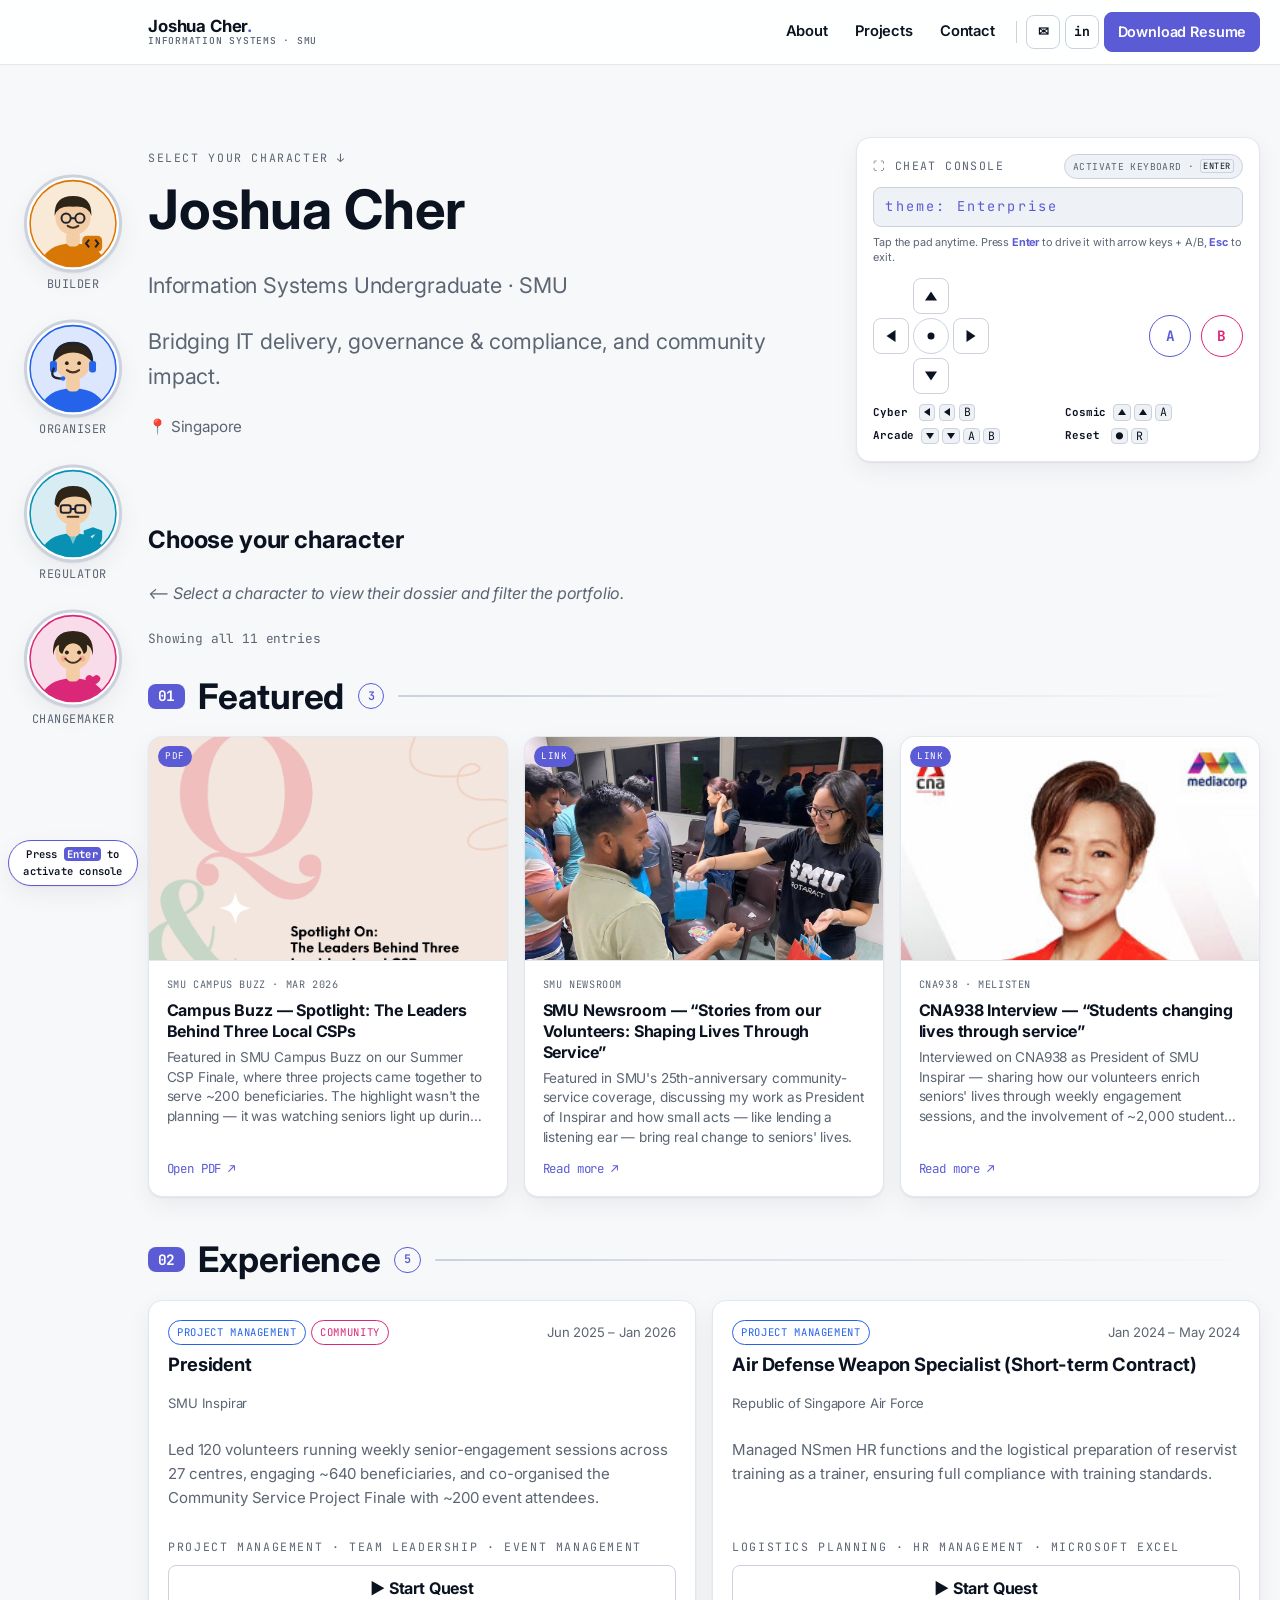
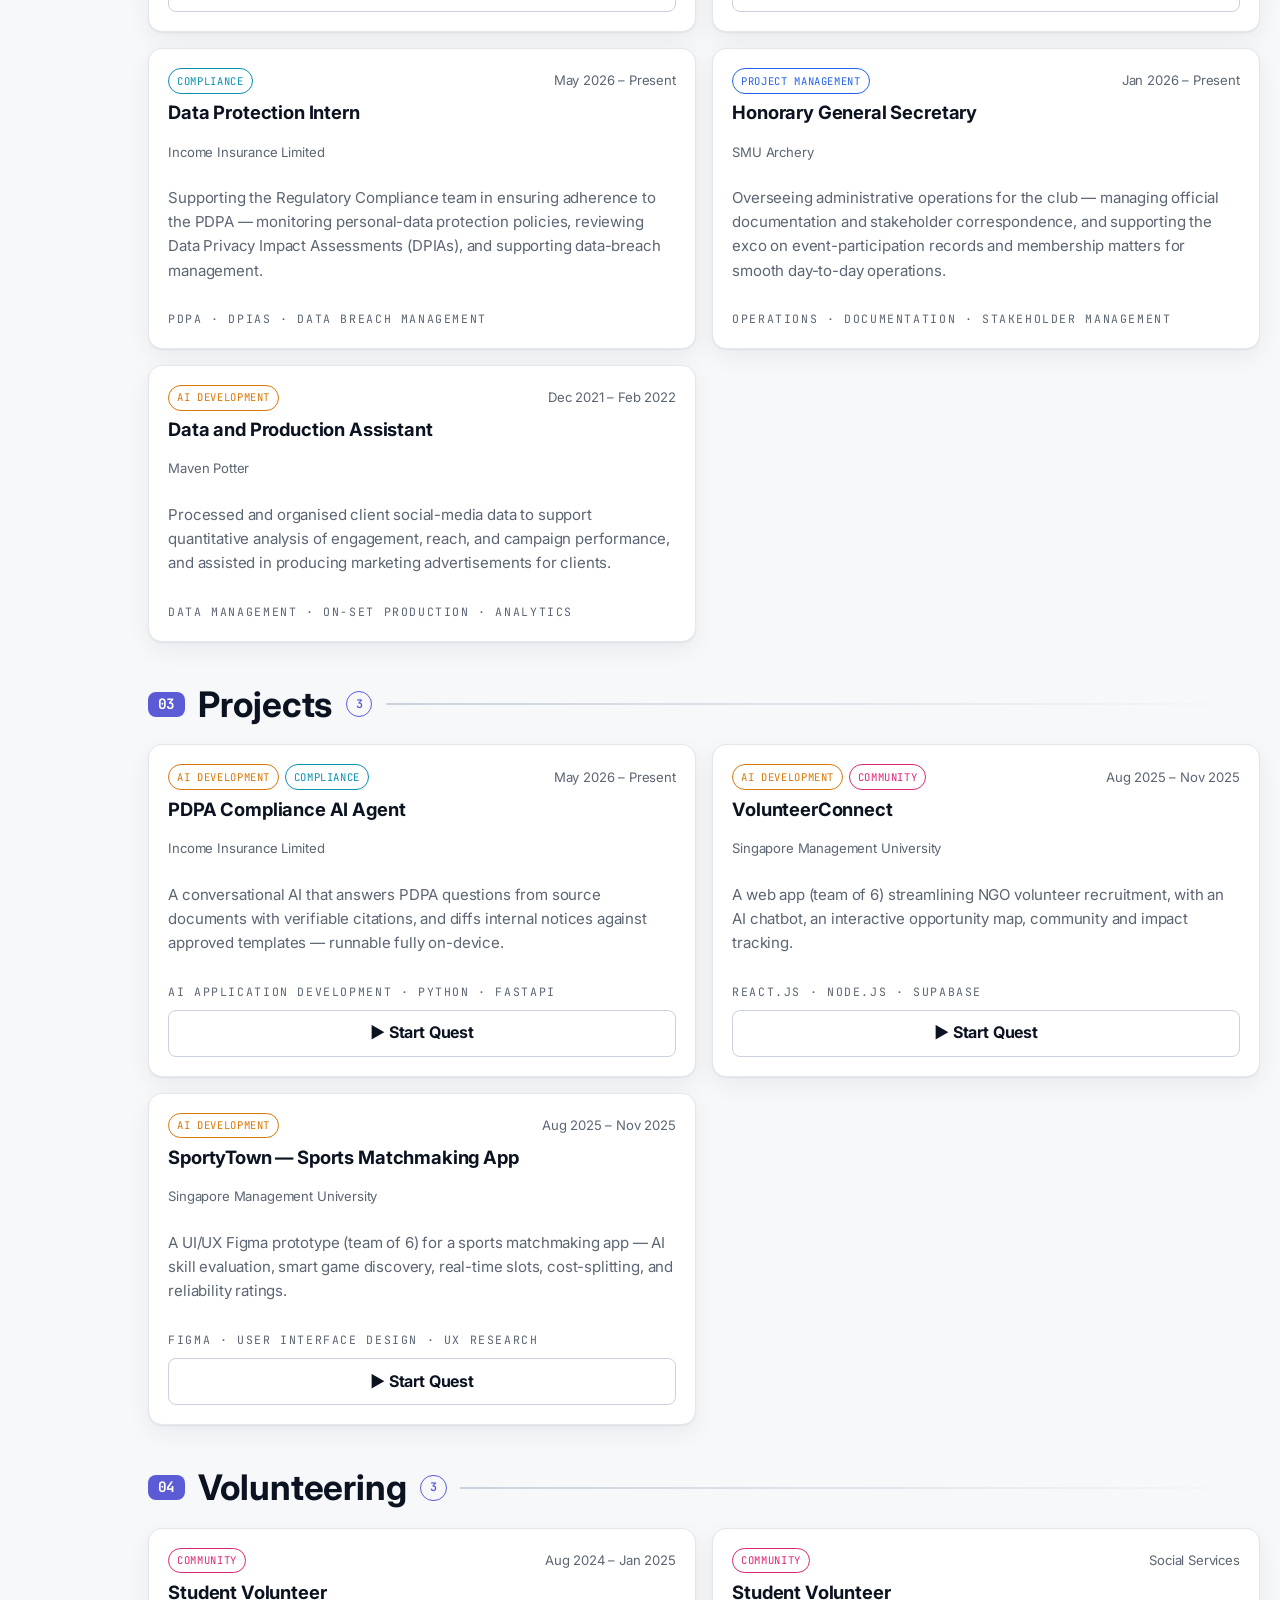
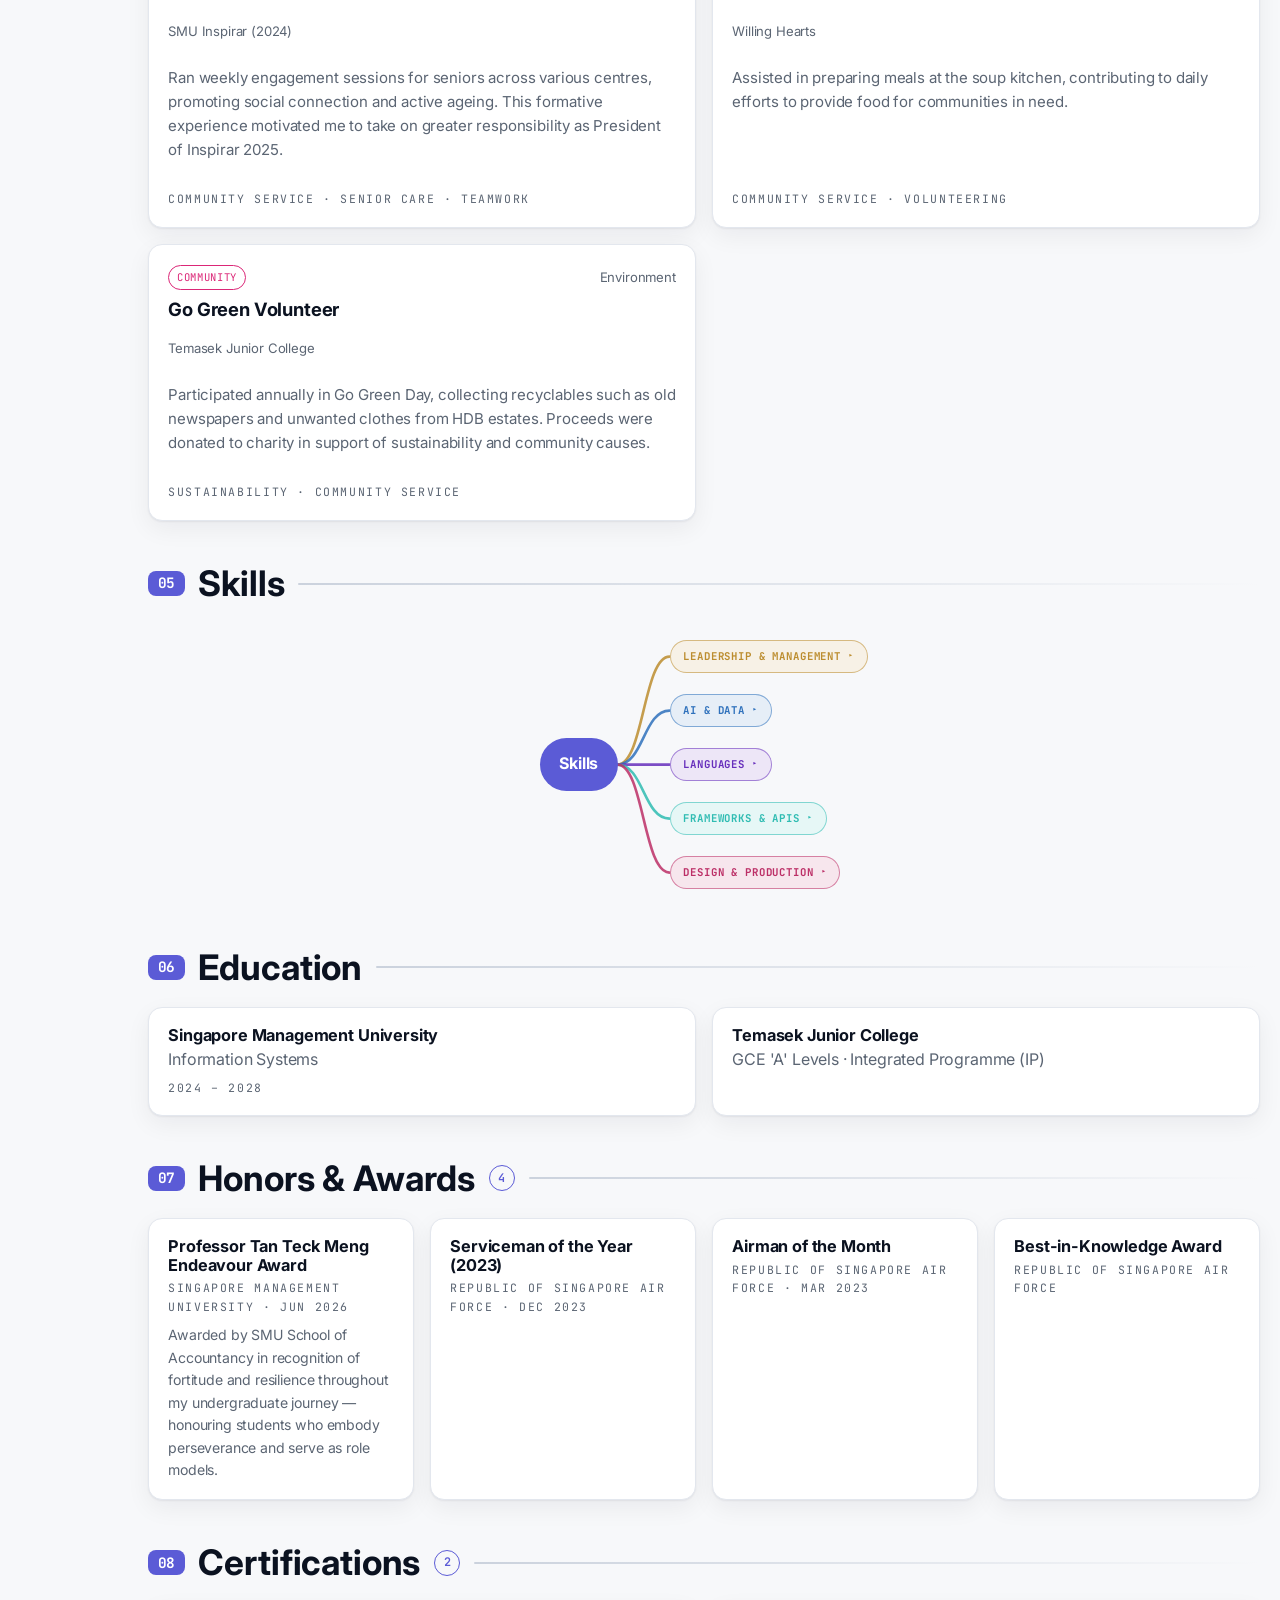
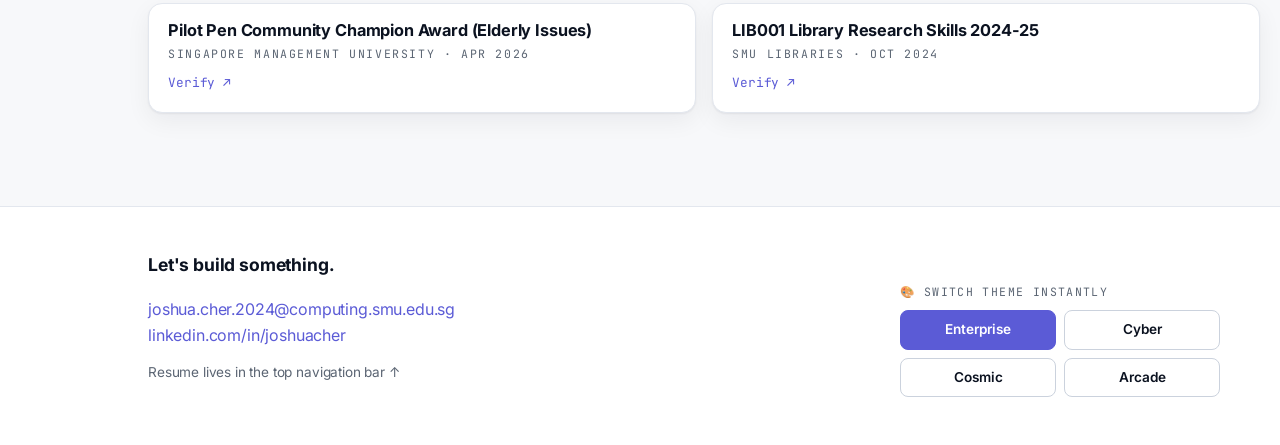
==== commit bb075f7c: "minor UI adjustments" ====
--- a/index.html
+++ b/index.html
@@ -57,12 +57,6 @@
           <p class="hero__role" id="hero-tagline" style="max-width:54ch"></p>
           <div class="hero__meta">
             <span id="hero-location">📍 Singapore</span>
-            <a id="hero-email" href="#">✉ Email</a>
-            <a data-linkedin href="#" target="_blank" rel="noopener">in/ LinkedIn</a>
-          </div>
-          <div class="hero__cta">
-            <a class="btn btn--primary" href="#projects">▶ Browse case studies</a>
-            <a class="btn" data-linkedin href="#" target="_blank" rel="noopener">View LinkedIn</a>
           </div>
         </div>
 
@@ -114,7 +108,6 @@
       <div class="dash__head">
         <div>
           <h2 id="dash-title">Choose your character</h2>
-          <p class="muted" style="margin:.2rem 0 0">Pick a role from the rail to filter the work — change or clear it any time.</p>
         </div>
       </div>
       <!-- Shown until a role is chosen -->
@@ -129,7 +122,6 @@
     <section class="feed wrap" id="projects" aria-label="Portfolio">
       <div class="filterbar">
         <span class="feed__status" id="feed-status" aria-live="polite"></span>
-        <button class="btn btn--ghost" id="clear-filter" hidden>✕ Clear filter</button>
       </div>
       <div id="sections"><!-- all section blocks injected --></div>
     </section>
--- a/css/tokens.css
+++ b/css/tokens.css
@@ -59,6 +59,17 @@
   --p-social:    #db2777;
   --p-builder:   #d97706;
 
+  /* Skill-branch palette — its own 5-colour spectrum, independent of persona/role
+     colours. Each theme overrides the 5 hues (+ s/l) below, so the branch colours
+     shift with the active theme while staying distinct from one another. */
+  --hue-lead: 40; --hue-data: 212; --hue-lang: 264; --hue-fw: 176; --hue-design: 336;
+  --skill-s: 60%; --skill-l: 46%;
+  --skill-lead:   hsl(var(--hue-lead)   var(--skill-s) var(--skill-l));
+  --skill-data:   hsl(var(--hue-data)   var(--skill-s) var(--skill-l));
+  --skill-lang:   hsl(var(--hue-lang)   var(--skill-s) var(--skill-l));
+  --skill-fw:     hsl(var(--hue-fw)     var(--skill-s) var(--skill-l));
+  --skill-design: hsl(var(--hue-design) var(--skill-s) var(--skill-l));
+
   color-scheme: light;
 }
 
@@ -100,6 +111,9 @@
   --p-gov:       #14e0c4;
   --p-social:    #aaff00;
   --p-builder:   #ffb000;
+  /* neon green / lime / cyan family */
+  --hue-lead: 95; --hue-data: 180; --hue-lang: 140; --hue-fw: 160; --hue-design: 115;
+  --skill-s: 90%; --skill-l: 60%;
 
   color-scheme: dark;
 }
@@ -142,6 +156,9 @@
   --p-gov:       #4fe3ff;
   --p-social:    #ff5fb0;
   --p-builder:   #ffb86b;
+  /* violet / blue / magenta family */
+  --hue-lead: 285; --hue-data: 220; --hue-lang: 305; --hue-fw: 195; --hue-design: 335;
+  --skill-s: 85%; --skill-l: 74%;
 
   color-scheme: dark;
 }
@@ -184,6 +201,9 @@
   --p-gov:       #00a878;
   --p-social:    #ff2e63;
   --p-builder:   #ff9f1c;
+  /* bright playful primaries */
+  --hue-lead: 35; --hue-data: 210; --hue-lang: 280; --hue-fw: 150; --hue-design: 350;
+  --skill-s: 85%; --skill-l: 44%;
 
   color-scheme: light;
 }
--- a/css/styles.css
+++ b/css/styles.css
@@ -407,7 +407,12 @@
   transition: background var(--transition);
 }
 .mnode--cat::after { content: "▸"; font-size: .85em; transition: transform var(--transition); }
-.mbranch.is-open .mnode--cat { background: color-mix(in srgb, var(--c) 24%, var(--bg-elev)); }
+.mnode--cat:hover { border-color: var(--c); }
+/* selected/open branch — coloured selection ring, like the persona cards */
+.mbranch.is-open .mnode--cat {
+  background: color-mix(in srgb, var(--c) 22%, var(--bg-elev));
+  border-color: var(--c); box-shadow: 0 0 0 2px var(--c);
+}
 .mbranch.is-open .mnode--cat::after { transform: rotate(90deg); }
 .mbranch:not(.is-open) .mleaves { display: none; }
 
@@ -445,6 +450,46 @@
 .mini h4 { margin: 0; font-size: 1.02rem; }
 .cert-link { display: inline-block; margin-top: .6rem; font-family: var(--font-mono);
   font-size: .8rem; }
+
+/* ---- Featured (press / media) cards ---- */
+.feat-grid { display: grid; grid-template-columns: repeat(3, 1fr); gap: 1rem; }
+@media (max-width: 860px) { .feat-grid { grid-template-columns: 1fr; } }
+.feat-card {
+  display: flex; flex-direction: column; overflow: hidden; color: var(--text);
+  background: var(--bg-elev); border: var(--border-w) solid var(--border);
+  border-radius: var(--radius); box-shadow: var(--shadow); text-decoration: none;
+  transition: transform var(--transition), box-shadow var(--transition), border-color var(--transition);
+}
+.feat-card:hover { transform: translateY(-3px); box-shadow: var(--shadow-lg);
+  border-color: var(--accent); text-decoration: none; }
+.feat-card__thumb {
+  position: relative; aspect-ratio: 16 / 10; display: grid; place-items: center; overflow: hidden;
+  background: color-mix(in srgb, var(--accent) 14%, var(--bg-sunken));
+  border-bottom: var(--border-w) solid var(--border);
+}
+.feat-card__thumb::before {           /* placeholder shown when the image is missing */
+  content: "★"; position: absolute; font-size: 2rem;
+  color: color-mix(in srgb, var(--accent) 55%, transparent);
+}
+.feat-card__thumb img { position: relative; width: 100%; height: 100%; object-fit: cover; }
+.feat-card__badge {
+  position: absolute; top: .55rem; left: .55rem; z-index: 1;
+  font-family: var(--font-mono); font-size: .58rem; letter-spacing: .08em; text-transform: uppercase;
+  padding: .2rem .45rem; border-radius: 999px; color: var(--accent-contrast); background: var(--accent);
+}
+.feat-card__body { display: flex; flex-direction: column; gap: .4rem; padding: 1rem 1.1rem 1.1rem; flex: 1; }
+.feat-card__src { font-family: var(--font-mono); font-size: .64rem; letter-spacing: .06em;
+  text-transform: uppercase; color: var(--text-muted); }
+.feat-card__title {
+  font-family: var(--font-display); font-weight: var(--weight-display); font-size: 1rem; line-height: 1.3;
+  display: -webkit-box; -webkit-line-clamp: 3; -webkit-box-orient: vertical; overflow: hidden;
+}
+.feat-card__desc {
+  color: var(--text-muted); font-size: .85rem; line-height: 1.45;
+  display: -webkit-box; -webkit-line-clamp: 4; -webkit-box-orient: vertical; overflow: hidden;
+}
+.feat-card__cta { margin-top: auto; padding-top: .3rem; font-family: var(--font-mono);
+  font-size: .78rem; color: var(--accent); }
 
 .card {
   display: flex; flex-direction: column; gap: .55rem;
@@ -565,6 +610,17 @@
   border: 1px solid color-mix(in srgb, var(--accent-contrast) 40%, transparent);
 }
 @keyframes hud-in { from { opacity: 0; transform: translate(-50%, 8px); } to { opacity: 1; transform: translate(-50%, 0); } }
+
+/* Transient confirmation toast (e.g. "email copied") */
+.toast {
+  position: fixed; left: 50%; bottom: 72px; transform: translateX(-50%) translateY(10px);
+  z-index: 95; pointer-events: none; opacity: 0; max-width: min(90vw, 420px); text-align: center;
+  font-family: var(--font-mono); font-size: .8rem; letter-spacing: .01em;
+  color: var(--accent-contrast); background: var(--accent);
+  border-radius: 999px; padding: .55rem 1rem; box-shadow: var(--shadow-lg), var(--glow);
+  transition: opacity .25s ease, transform .25s ease;
+}
+.toast.show { opacity: 1; transform: translateX(-50%) translateY(0); }
 
 /* Top-right cheat-code list, shown while the keyboard is active (fixed → no shift) */
 .codes-hud {
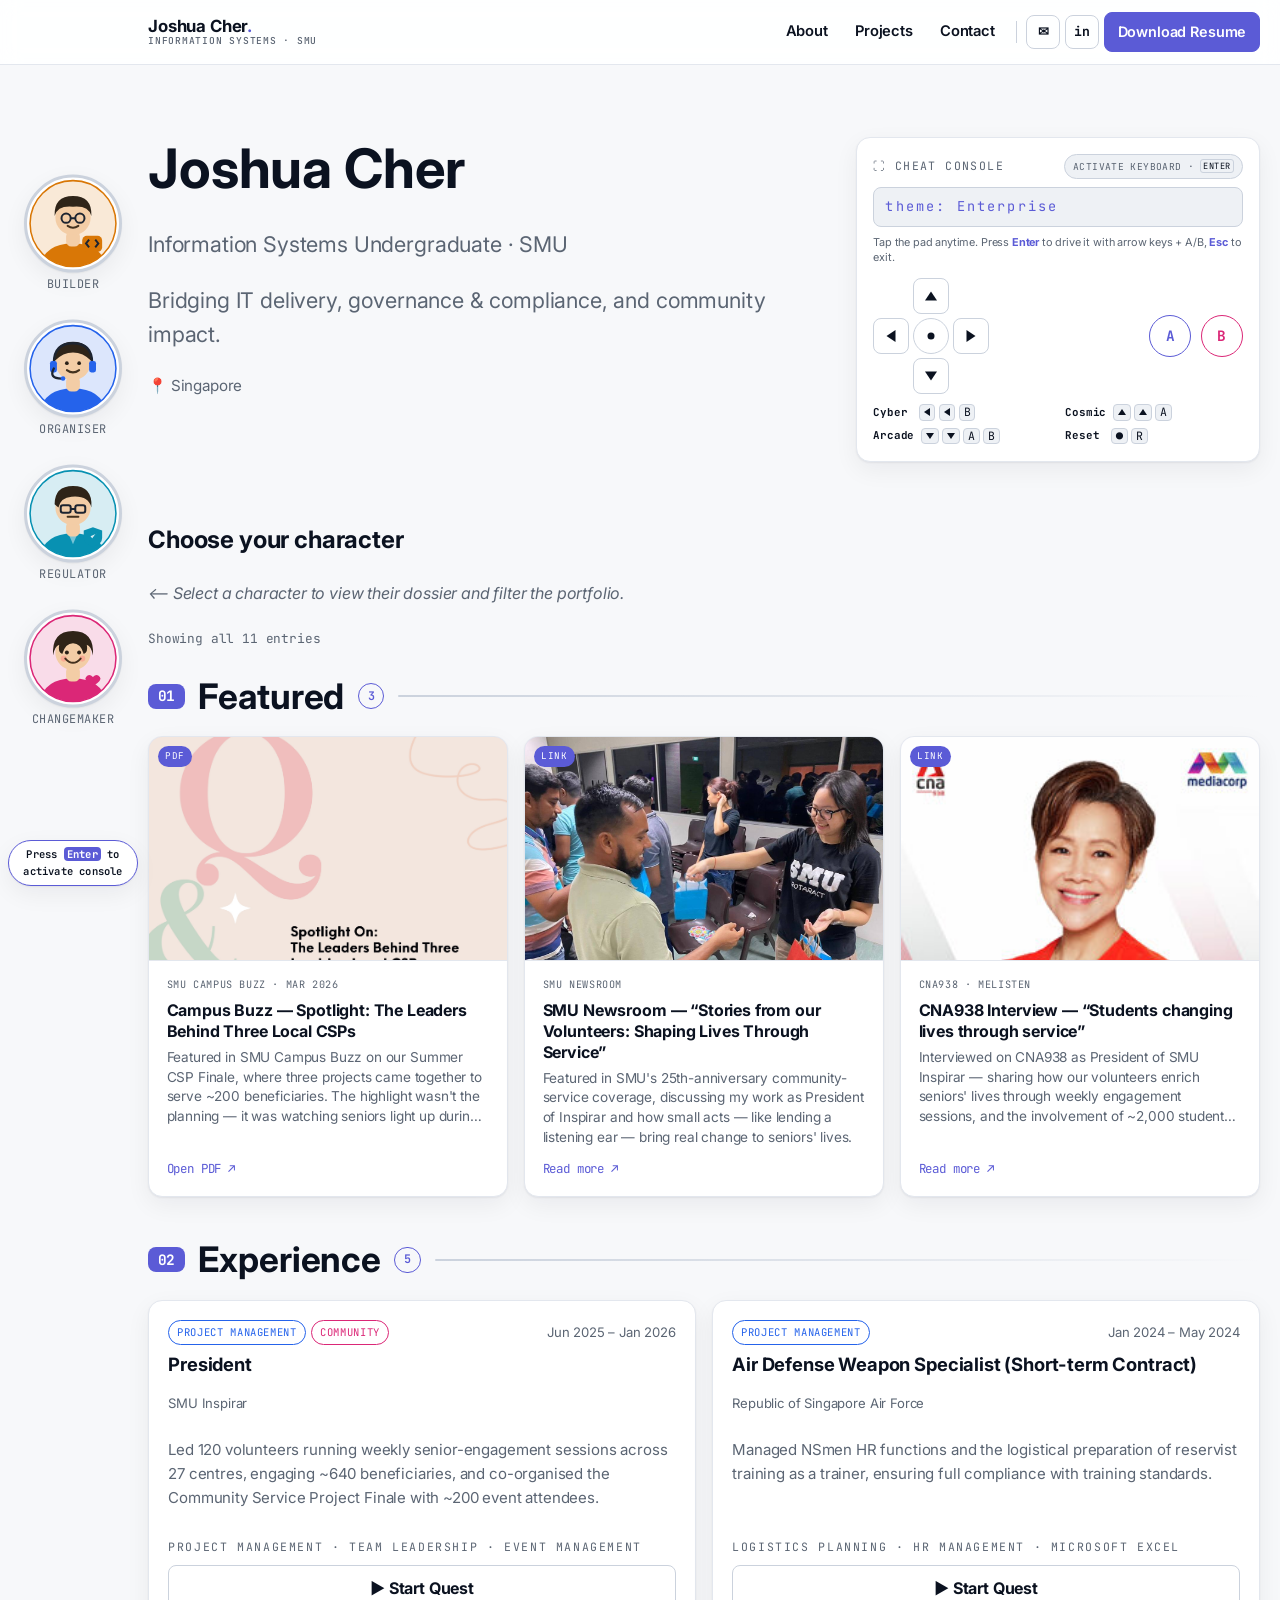
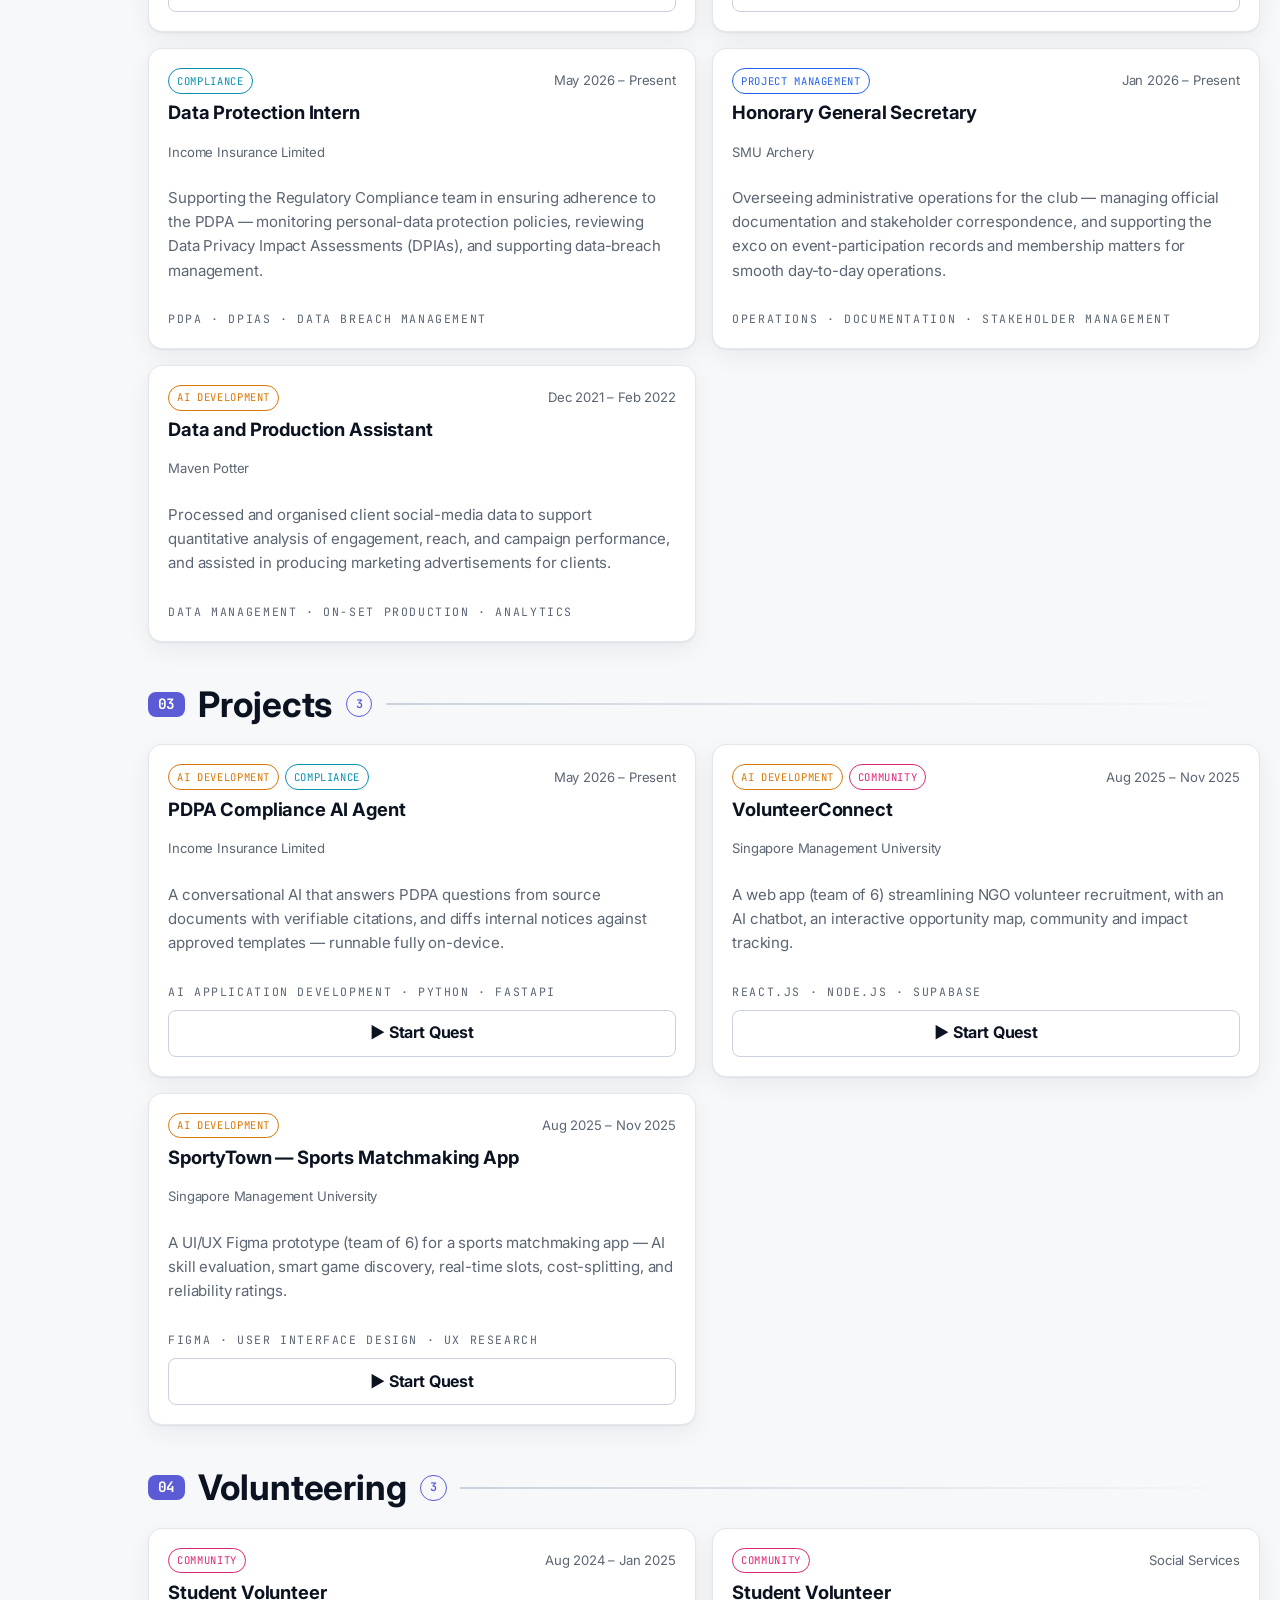
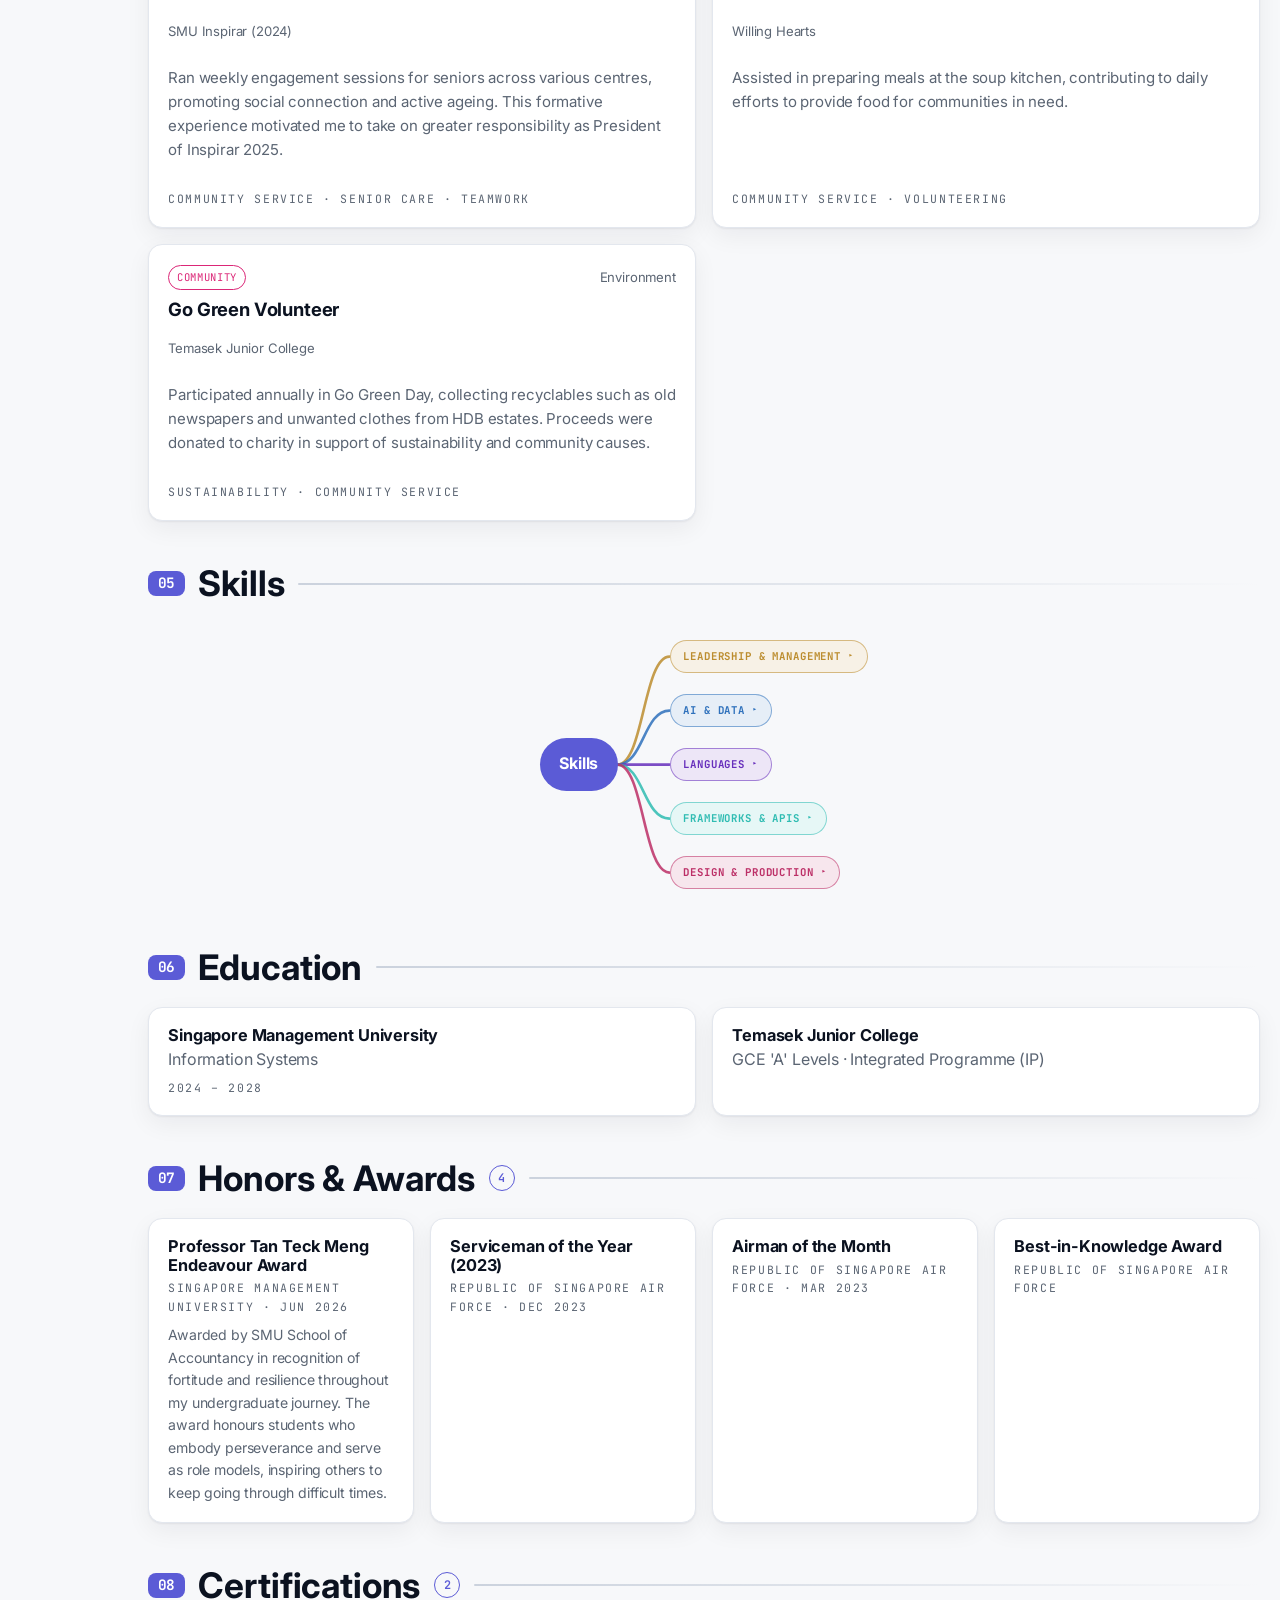
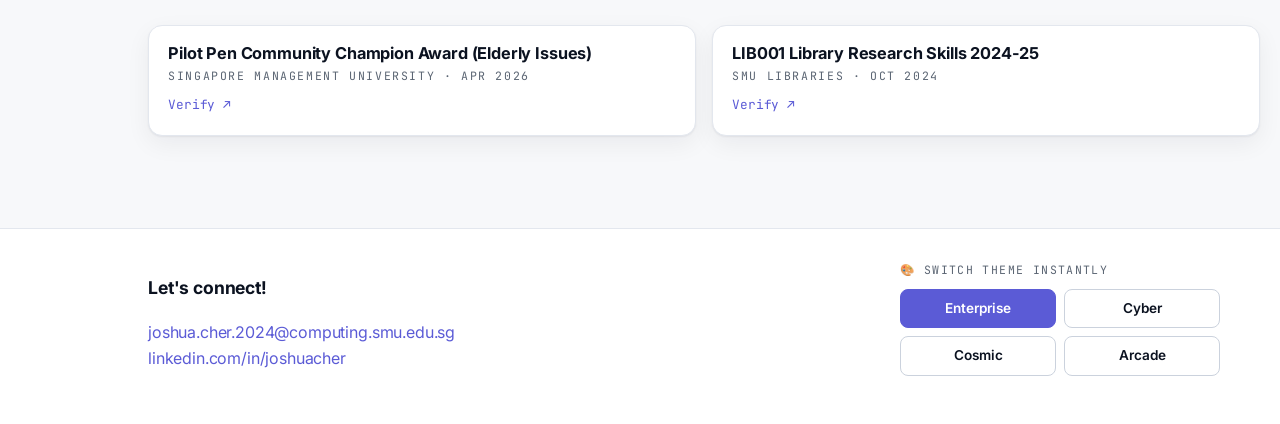
==== commit cd6df0c4: "minor description changes" ====
--- a/index.html
+++ b/index.html
@@ -3,7 +3,7 @@
 <head>
   <meta charset="UTF-8" />
   <meta name="viewport" content="width=device-width, initial-scale=1.0" />
-  <title>Joshua Cher — IT · Governance · Community</title>
+  <title>Joshua Cher</title>
   <meta name="description" content="Portfolio of Joshua Cher — Information Systems undergraduate bridging IT delivery, governance & compliance, and community impact." />
 
   <!-- Theme fonts: each maps to a --font-* token in tokens.css -->
@@ -51,7 +51,6 @@
       <div class="wrap hero__inner">
         <!-- Intro: name / role / location / CTA (immediate value) -->
         <div class="hero__intro">
-          <p class="eyebrow">Select your character ↓</p>
           <h1 id="hero-name">Joshua Cher</h1>
           <p class="hero__role" id="hero-role">Information Systems Undergraduate · SMU</p>
           <p class="hero__role" id="hero-tagline" style="max-width:54ch"></p>
@@ -133,12 +132,11 @@
   <footer class="site-footer" id="contact">
     <div class="wrap footer-grid">
       <div>
-        <p class="brand" style="font-size:1.1rem">Let's build something.</p>
+        <p class="brand" style="font-size:1.1rem">Let's connect!</p>
         <p class="muted" style="margin:.3rem 0">
           <a id="footer-email" href="mailto:joshua.cher.2024@computing.smu.edu.sg">joshua.cher.2024@computing.smu.edu.sg</a><br>
           <a data-linkedin href="#" target="_blank" rel="noopener">linkedin.com/in/joshuacher</a>
         </p>
-        <p class="muted" style="font-size:.85rem">Resume lives in the top navigation bar ↑</p>
       </div>
 
       <!-- ================================================================
